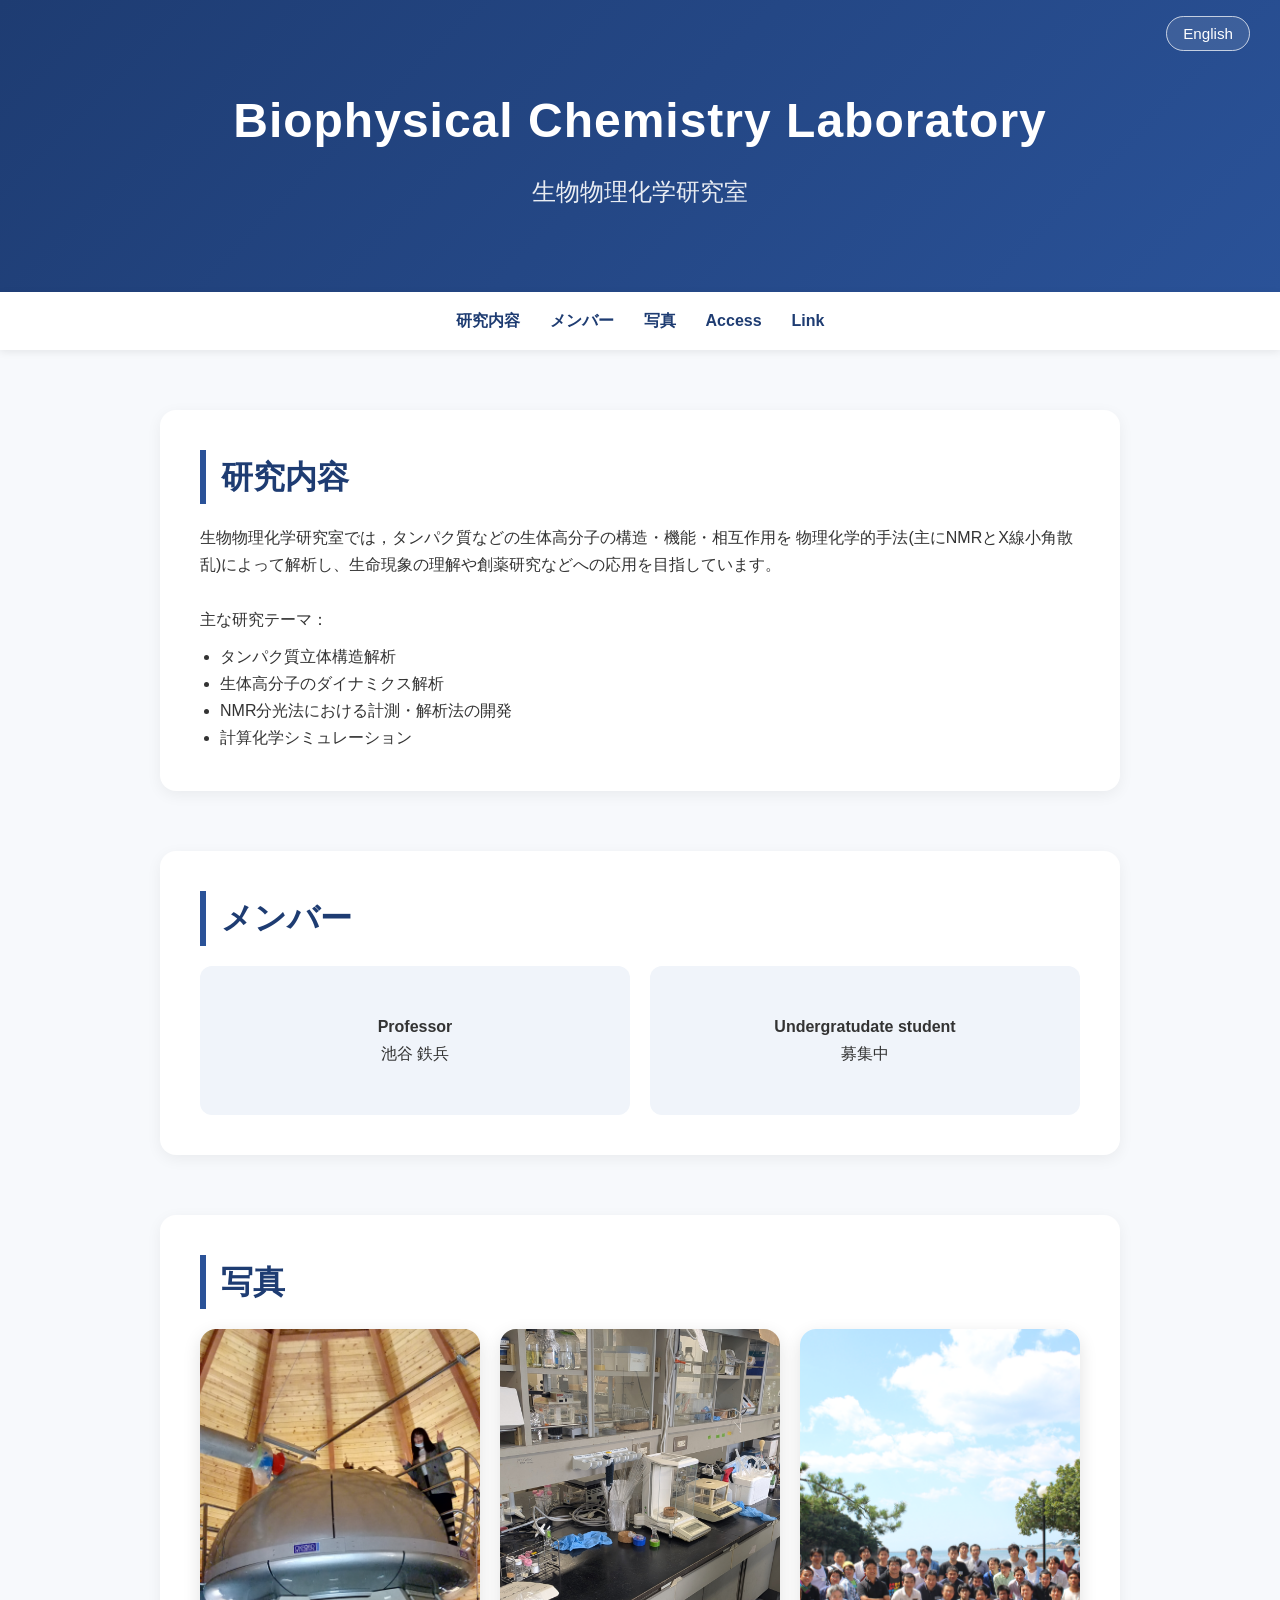
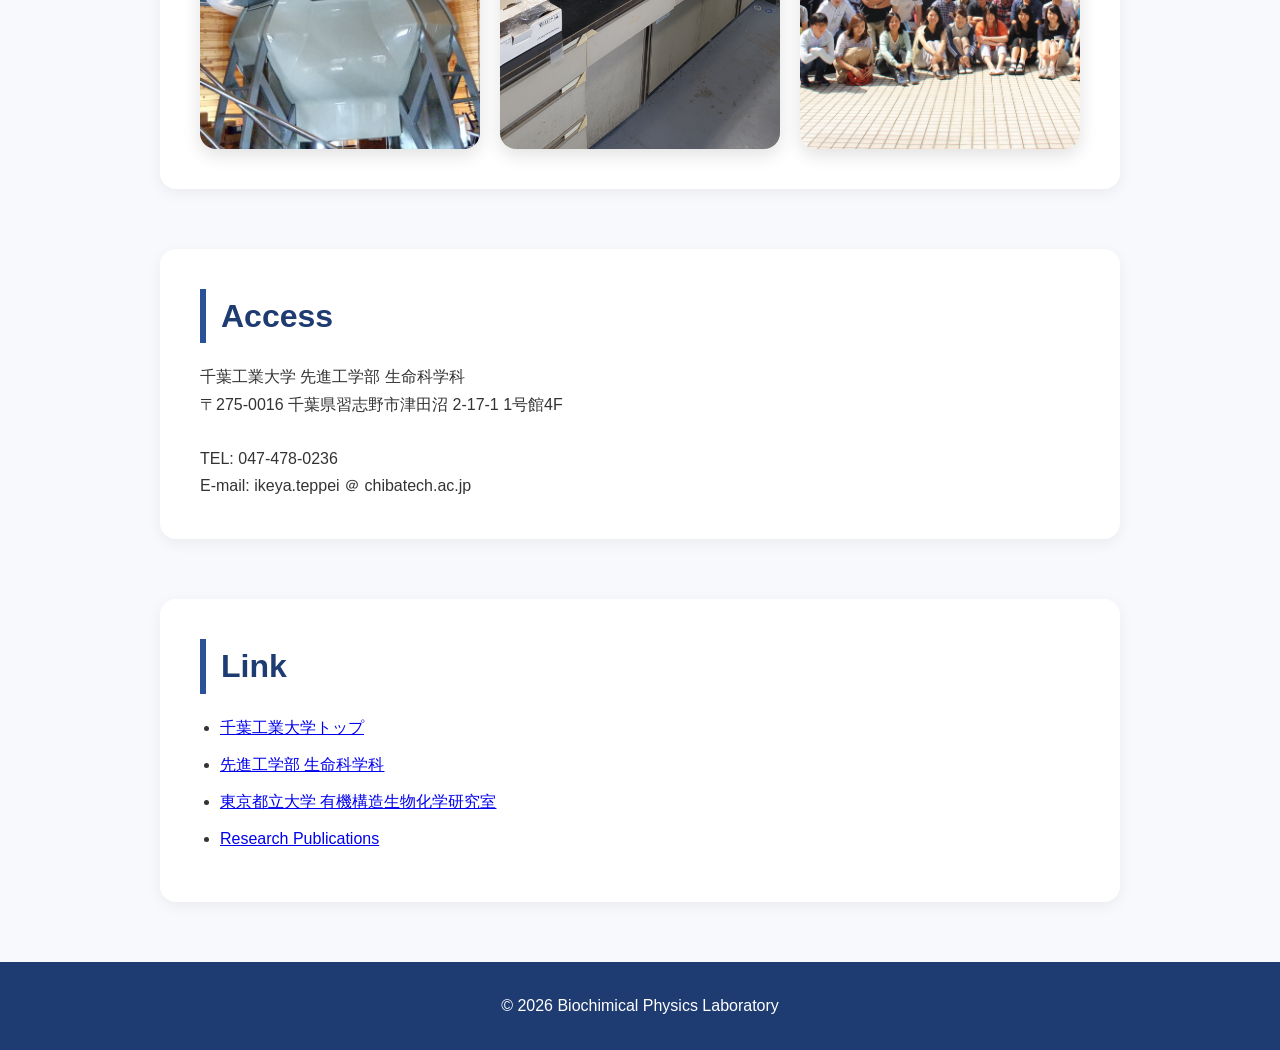
==== index.html @ 2825488a "Update index.html" ====
<!DOCTYPE html>
<html lang="ja">
<head>
  <meta charset="UTF-8" />
  <meta name="viewport" content="width=device-width, initial-scale=1.0" />
  <title>Biophysical Chemistry Laboratory</title>

  <style>
    * {
      margin: 0;
      padding: 0;
      box-sizing: border-box;
    }

    body {
      font-family: "Helvetica Neue", Arial, sans-serif;
      line-height: 1.7;
      color: #333;
      background-color: #f7f9fc;
    }

    header {
      position: relative;
      background: linear-gradient(135deg, #1e3c72, #2a5298);
      color: white;
      padding: 80px 20px;
      text-align: center;
    }

    /* English Button */
    .language-switch {
      position: absolute;
      top: 20px;
      right: 30px;
    }

    .language-switch a {
      color: white;
      text-decoration: none;
      border: 1px solid rgba(255,255,255,0.7);
      padding: 8px 16px;
      border-radius: 20px;
      font-size: 0.95rem;
      transition: 0.3s;
      background: rgba(255,255,255,0.1);
      backdrop-filter: blur(4px);
    }

    .language-switch a:hover {
      background: white;
      color: #1e3c72;
    }

    .photo-link {
      text-decoration: none;
    }

    .main-photo {
      position: relative;
      overflow: hidden;
      border-radius: 16px;
      height: 420px;
      cursor: pointer;
      box-shadow: 0 6px 18px rgba(0,0,0,0.12);
    }

    .main-photo img {
      width: 100%;
      height: 100%;
      object-fit: cover;
      transition: transform 0.5s ease;
      display: block;
    }

    .main-photo:hover img {
      transform: scale(1.05);
    }

    .photo-overlay {
      position: absolute;
      inset: 0;
      background: rgba(0,0,0,0.35);
      display: flex;
      align-items: center;
      justify-content: center;
      opacity: 0;
      transition: opacity 0.4s ease;
    }

    .main-photo:hover .photo-overlay {
      opacity: 1;
    }

    .photo-overlay span {
      color: white;
      font-size: 1.4rem;
      font-weight: bold;
      background: rgba(255,255,255,0.15);
      padding: 12px 24px;
      border-radius: 30px;
      backdrop-filter: blur(4px);
    }

    header h1 {
      font-size: 3rem;
      margin-bottom: 10px;
      letter-spacing: 1px;
    }

    header h2 {
      font-size: 1.5rem;
      font-weight: normal;
      opacity: 0.9;
    }

    nav {
      background: white;
      padding: 15px;
      position: sticky;
      top: 0;
      z-index: 100;
      box-shadow: 0 2px 8px rgba(0,0,0,0.08);
    }

    nav ul {
      display: flex;
      justify-content: center;
      gap: 30px;
      list-style: none;
      flex-wrap: wrap;
    }

    nav a {
      text-decoration: none;
      color: #1e3c72;
      font-weight: bold;
      transition: 0.3s;
    }

    nav a:hover {
      color: #2a5298;
    }

    section {
      max-width: 1000px;
      margin: 60px auto;
      padding: 0 20px;
    }

    .section-box {
      background: white;
      padding: 40px;
      border-radius: 16px;
      box-shadow: 0 4px 15px rgba(0,0,0,0.06);
    }

    h3 {
      font-size: 2rem;
      margin-bottom: 20px;
      color: #1e3c72;
      border-left: 6px solid #2a5298;
      padding-left: 15px;
    }

    .member-list {
      display: grid;
      grid-template-columns: repeat(auto-fit, minmax(220px, 1fr));
      gap: 20px;
      margin-top: 20px;
    }

    .member-card {
      background: #f0f4fa;
      padding: 20px;
      border-radius: 12px;
      text-align: center;
    }

    .photo-grid {
      display: grid;
      grid-template-columns: repeat(auto-fit, minmax(250px, 1fr));
      gap: 20px;
      margin-top: 20px;
    }

    .photo-placeholder {
      height: 200px;
      background: #dbe4f0;
      border-radius: 12px;
      display: flex;
      align-items: center;
      justify-content: center;
      color: #666;
      font-size: 1.1rem;
    }

    .link-list ul {
      padding-left: 20px;
    }

    .link-list li {
      margin-bottom: 10px;
    }

    .member-link {
      text-decoration: none;
      color: inherit;
      display: block;
    }

    .member-link:hover {
      opacity: 0.8;
    }

    footer {
      background: #1e3c72;
      color: white;
      text-align: center;
      padding: 30px 20px;
      margin-top: 60px;
    }

    @media (max-width: 768px) {
      header h1 {
        font-size: 2.2rem;
      }

      header h2 {
        font-size: 1.2rem;
      }

      h3 {
        font-size: 1.6rem;
      }

      .language-switch {
        top: 15px;
        right: 15px;
      }
    }
  </style>
</head>

<body>

  <!-- Header -->
  <header>

    <!-- English Link -->
    <div class="language-switch">
      <a href="index_en.html">English</a>
    </div>

    <h1>Biophysical Chemistry Laboratory</h1>
    <h2>生物物理化学研究室</h2>
  </header>

  <!-- Navigation -->
  <nav>
    <ul>
      <li><a href="#research">研究内容</a></li>
      <li><a href="#members">メンバー</a></li>
      <li><a href="#photos">写真</a></li>
      <li><a href="#access">Access</a></li>
      <li><a href="#links">Link</a></li>
    </ul>
  </nav>

  <!-- Research -->
  <section id="research">
    <div class="section-box">
      <h3>研究内容</h3>
      <p>
        生物物理化学研究室では，タンパク質などの生体高分子の構造・機能・相互作用を
        物理化学的手法(主にNMRとX線小角散乱)によって解析し、生命現象の理解や創薬研究などへの応用を目指しています。
      </p>

      <br>

      <p>主な研究テーマ：</p>

      <ul style="margin-top:10px; padding-left:20px;">
        <li>タンパク質立体構造解析</li>
        <li>生体高分子のダイナミクス解析</li>
        <li>NMR分光法における計測・解析法の開発</li>
        <li>計算化学シミュレーション</li>
      </ul>
    </div>
  </section>

  <!-- List of Members -->
  <section id="members">
    <div class="section-box">
      <h3>メンバー</h3>

      <div class="member-list">
        <div class="member-card">
　　　　　<a href="https://osbc.fpark.tmu.ac.jp/Members/tikeya/index.html" target="_blank" class="member-link">
          <h4>Professor</h4>
          <p>池谷 鉄兵</p>
　　　　　</a>
        </div>
        <div class="member-card">
　　　　　<a href="" target="_blank" class="member-link">
          <h4>Undergratudate student</h4>
          <p>募集中</p>
　　　　　</a>
        </div>
      </div>
    </div>
  </section>

  <!-- Photos -->
  <section id="photos">
    <div class="section-box">
      <h3>写真</h3>

      <div class="photo-grid">
 
        <!-- Main Lab Photo -->
        <a href="photos.html" class="photo-link">
          <div class="main-photo">
            <img src="images/NMR.jpg" alt="Laboratory Photo">
            <div class="photo-overlay">
              <span>View More Photos</span>
            </div>
          </div>
        </a>

        <!-- Main Experimental Photo -->
        <a href="photos.html" class="photo-link">
          <div class="main-photo">
            <img src="images/test1.jpg" alt="Experiment Photo">
            <div class="photo-overlay">
              <span>View More Photos</span>
            </div>
          </div>
        </a>

        <!-- Main Seminaor Photo -->
        <a href="photos.html" class="photo-link">
          <div class="main-photo">
            <img src="images/83.jpg" alt="Seminar Photo">
            <div class="photo-overlay">
              <span>View More Photos</span>
            </div>
          </div>
        </a>
        

      </div>
    </div>
  </section>

  <!-- Access -->
  <section id="access">
    <div class="section-box">
      <h3>Access</h3>

      <p>
        千葉工業大学 先進工学部 生命科学科<br>
        〒275-0016 千葉県習志野市津田沼 2-17-1
        1号館4F
      </p>

      <br>

      <p>
        TEL: 047-478-0236<br>
        E-mail: ikeya.teppei ＠ chibatech.ac.jp
      </p>
    </div>
  </section>

  <!-- Links -->
  <section id="links">
    <div class="section-box link-list">
      <h3>Link</h3>

      <ul>
        <li><a href="https://chibatech.jp/">千葉工業大学トップ</a></li>
        <li><a href="https://cit-lifescience.jp/index.html">先進工学部 生命科学科</a></li>
        <li><a href="https://osbc.fpark.tmu.ac.jp/">東京都立大学 有機構造生物化学研究室</a></li>
        <li><a href="https://researchmap.jp/teppei-ikeya">Research Publications</a></li>
      </ul>
    </div>
  </section>

  <!-- Footer -->
  <footer>
    <p>© 2026 Biochimical Physics Laboratory</p>
  </footer>

</body>
</html>
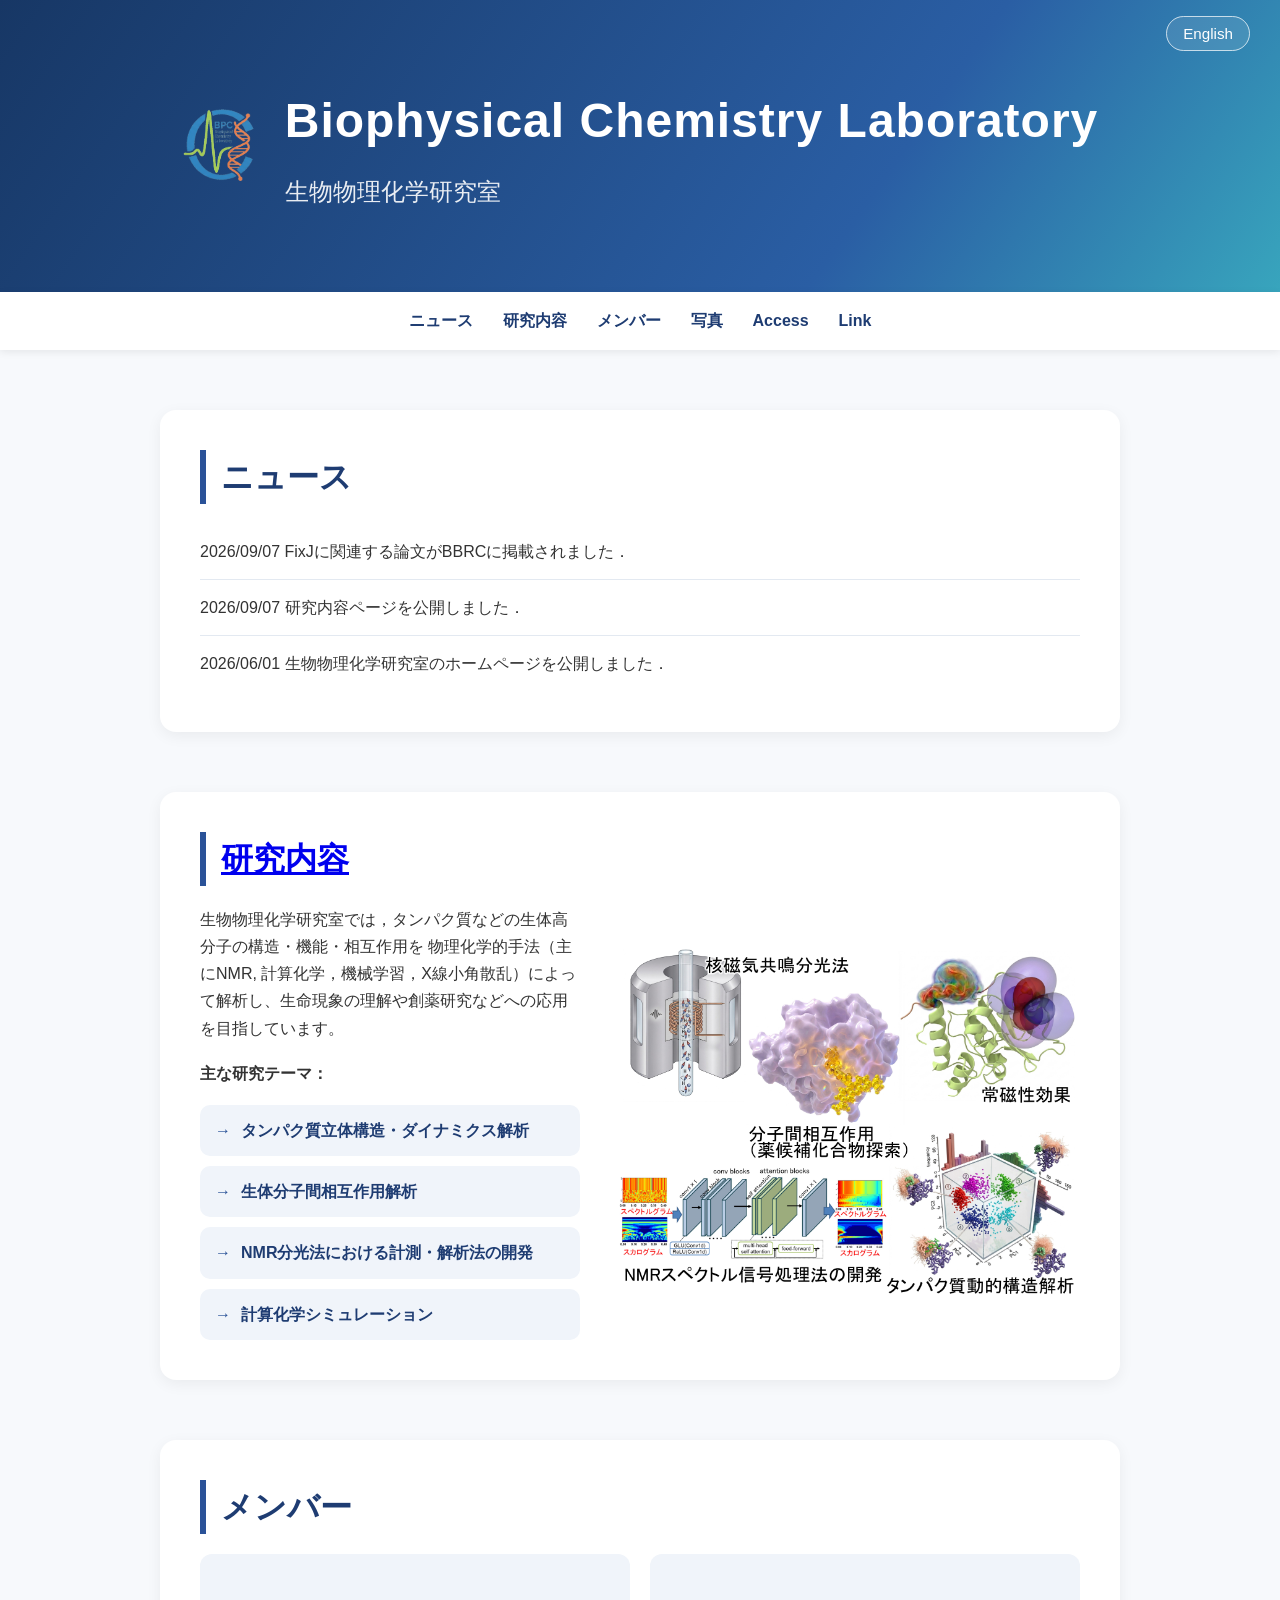
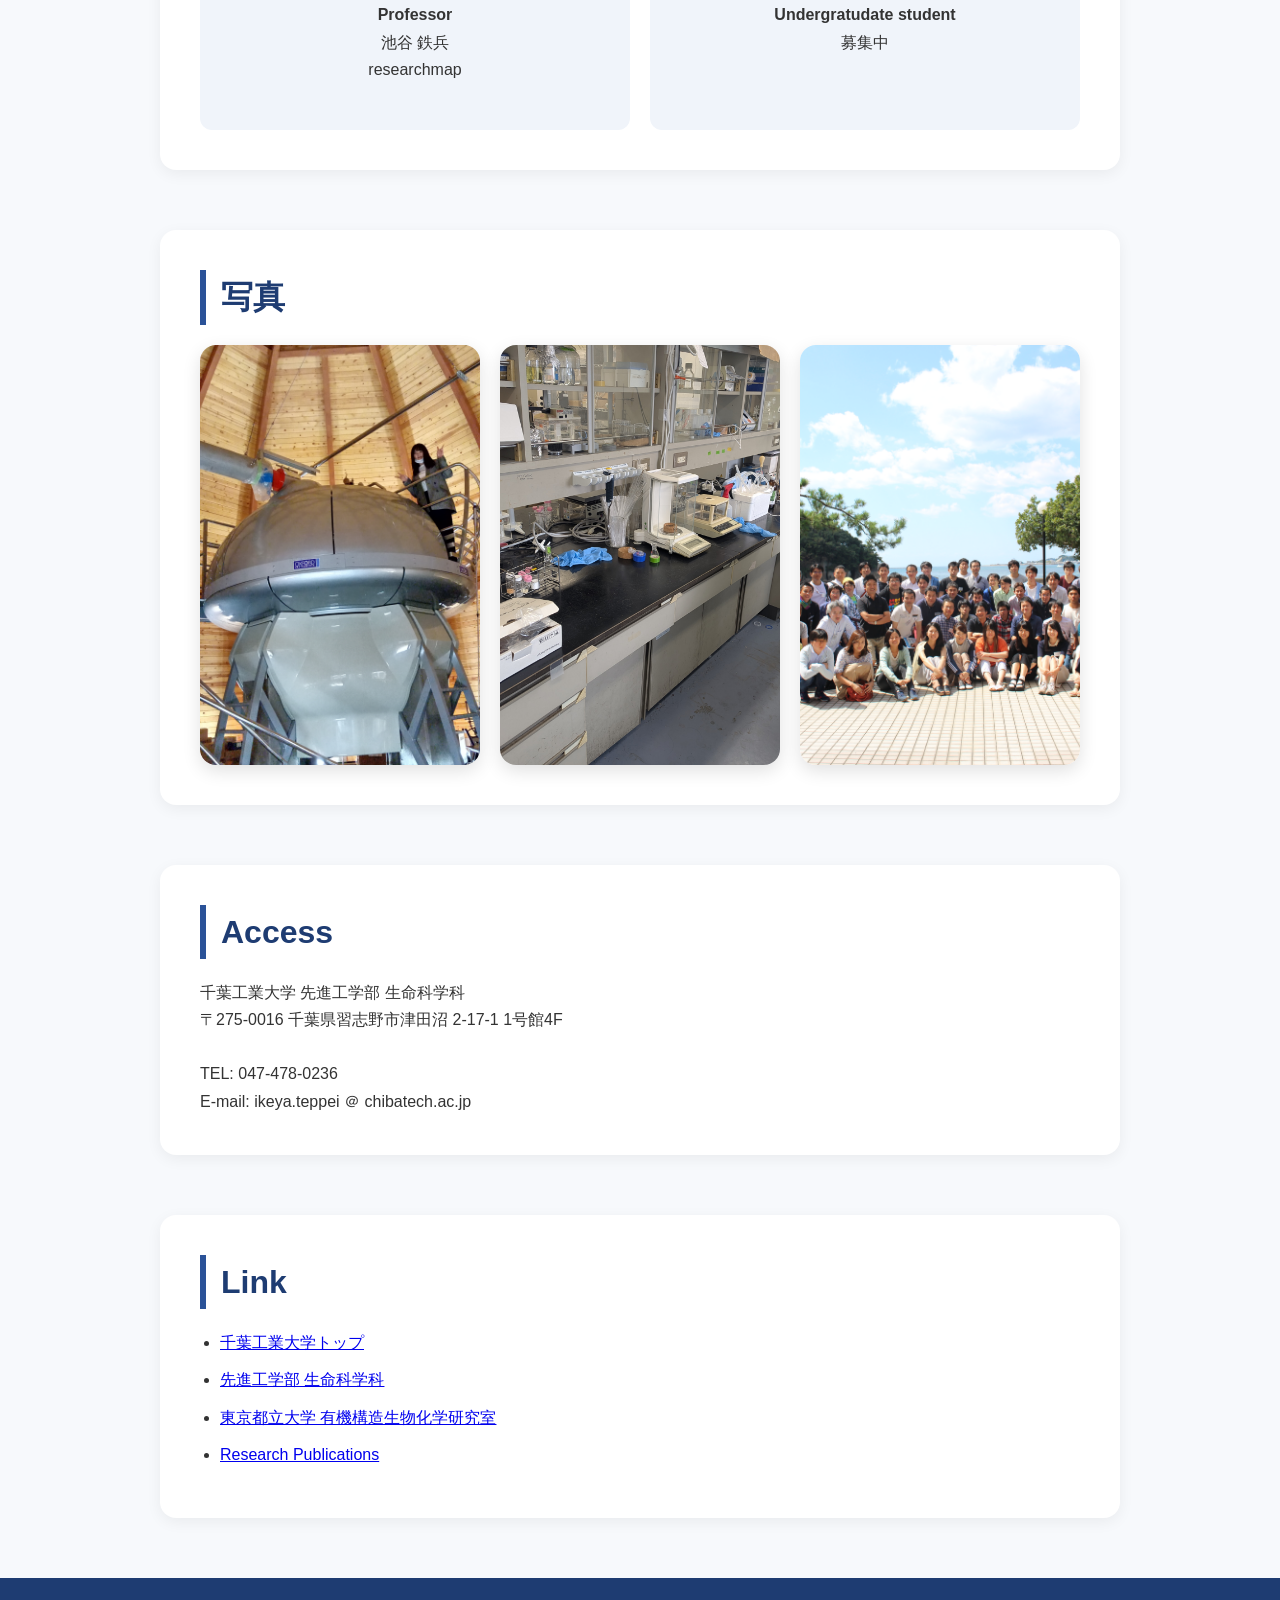
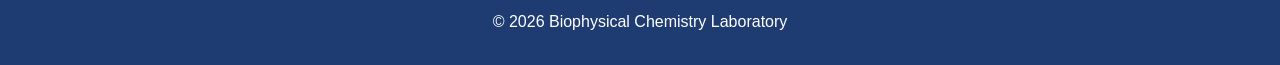
==== commit a2e93cb6: "Add new html files" ====
--- a/index.html
+++ b/index.html
@@ -4,6 +4,7 @@
   <meta charset="UTF-8" />
   <meta name="viewport" content="width=device-width, initial-scale=1.0" />
   <title>Biophysical Chemistry Laboratory</title>
+  <link rel="icon" type="image/jpeg" href="images/logo.jpg" />
 
   <style>
     * {
@@ -21,10 +22,45 @@
 
     header {
       position: relative;
-      background: linear-gradient(135deg, #1e3c72, #2a5298);
+      background: linear-gradient(125deg, #173765 0%, #2a5ea4 68%, #38a5bd 100%);
       color: white;
       padding: 80px 20px;
       text-align: center;
+    }
+
+    .header-content {
+      display: flex;
+      align-items: center;
+      justify-content: center;
+      gap: 28px;
+      max-width: 1000px;
+      margin: 0 auto;
+    }
+
+    .lab-logo {
+      width: 75px;
+      height: 75px;
+      object-fit: contain;
+      background: transparent;
+    }
+
+    .header-titles {
+      text-align: left;
+    }
+
+    .news-list {
+      list-style: none;
+      padding: 0;
+      margin: 0;
+    }
+
+    .news-list li {
+      padding: 14px 0;
+      border-bottom: 1px solid #e3e9f1;
+    }
+
+    .news-list li:last-child {
+      border-bottom: none;
     }
 
     /* English Button */
@@ -202,6 +238,62 @@
       margin-bottom: 10px;
     }
 
+    .research-overview {
+      display: grid;
+      grid-template-columns: minmax(0, 0.9fr) minmax(380px, 1.1fr);
+      gap: 36px;
+      align-items: center;
+      margin-top: 18px;
+    }
+
+    .research-copy p {
+      margin-bottom: 18px;
+    }
+
+    .research-themes {
+      list-style: none;
+      padding: 0;
+      margin: 0;
+      display: grid;
+      gap: 10px;
+    }
+
+    .research-themes a {
+      display: flex;
+      align-items: center;
+      gap: 10px;
+      padding: 12px 15px;
+      color: #1e3c72;
+      background: #f0f4fa;
+      border-radius: 10px;
+      text-decoration: none;
+      font-weight: bold;
+      transition: transform 0.2s ease, background-color 0.2s ease;
+    }
+
+    .research-themes a::before {
+      content: "→";
+      color: #2a5298;
+      flex: 0 0 auto;
+    }
+
+    .research-themes a:hover {
+      background: #e3ebf7;
+      transform: translateX(4px);
+    }
+
+    .research-figure {
+      margin: 0;
+      min-width: 0;
+    }
+
+    .research-figure img {
+      display: block;
+      width: 100%;
+      height: auto;
+      border-radius: 12px;
+    }
+
     .member-link {
       text-decoration: none;
       color: inherit;
@@ -237,6 +329,36 @@
         top: 15px;
         right: 15px;
       }
+
+      .header-content {
+        flex-direction: column;
+        gap: 18px;
+      }
+
+      .header-titles {
+        text-align: center;
+      }
+
+      .lab-logo {
+        width: 112px;
+        height: 112px;
+      }
+
+      .research-overview {
+        grid-template-columns: 1fr;
+        gap: 28px;
+      }
+
+      .research-figure {
+        max-width: 620px;
+        margin: 0 auto;
+      }
+    }
+
+    @media (max-width: 480px) {
+      .section-box {
+        padding: 28px 20px;
+      }
     }
   </style>
 </head>
@@ -251,13 +373,19 @@
       <a href="index_en.html">English</a>
     </div>
 
-    <h1>Biophysical Chemistry Laboratory</h1>
-    <h2>生物物理化学研究室</h2>
+    <div class="header-content">
+      <img class="lab-logo" src="images/logo4-2.png" alt="生物物理化学研究室ロゴ">
+      <div class="header-titles">
+        <h1>Biophysical Chemistry Laboratory</h1>
+        <h2>生物物理化学研究室</h2>
+      </div>
+    </div>
   </header>
 
   <!-- Navigation -->
   <nav>
     <ul>
+      <li><a href="#news">ニュース</a></li>
       <li><a href="#research">研究内容</a></li>
       <li><a href="#members">メンバー</a></li>
       <li><a href="#photos">写真</a></li>
@@ -266,39 +394,58 @@
     </ul>
   </nav>
 
+  <!-- News -->
+  <section id="news">
+    <div class="section-box">
+      <h3>ニュース</h3>
+      <ul class="news-list">
+        <li> 2026/09/07 FixJに関連する論文がBBRCに掲載されました．</li>
+        <li> 2026/09/07 研究内容ページを公開しました．</li>
+        <li> 2026/06/01 生物物理化学研究室のホームページを公開しました．</li>
+      </ul>
+    </div>
+  </section>
+
   <!-- Research -->
   <section id="research">
     <div class="section-box">
-      <h3>研究内容</h3>
-      <p>
-        生物物理化学研究室では，タンパク質などの生体高分子の構造・機能・相互作用を
-        物理化学的手法(主にNMRとX線小角散乱)によって解析し、生命現象の理解や創薬研究などへの応用を目指しています。
-      </p>
-
-      <br>
-
-      <p>主な研究テーマ：</p>
-
-      <ul style="margin-top:10px; padding-left:20px;">
-        <li>タンパク質立体構造解析</li>
-        <li>生体高分子のダイナミクス解析</li>
-        <li>NMR分光法における計測・解析法の開発</li>
-        <li>計算化学シミュレーション</li>
-      </ul>
+      <h3><a href="research.html" target="_blank">研究内容</a></h3>
+      <div class="research-overview">
+        <div class="research-copy">
+          <p>
+            生物物理化学研究室では，タンパク質などの生体高分子の構造・機能・相互作用を
+            物理化学的手法（主にNMR, 計算化学，機械学習，X線小角散乱）によって解析し、生命現象の理解や創薬研究などへの応用を目指しています。
+          </p>
+
+          <p><strong>主な研究テーマ：</strong></p>
+
+          <ul class="research-themes">
+            <li><a href="research.html#structure">タンパク質立体構造・ダイナミクス解析</a></li>
+            <li><a href="research.html#interaction">生体分子間相互作用解析</a></li>
+            <li><a href="research.html#method">NMR分光法における計測・解析法の開発</a></li>
+            <li><a href="research.html#simulation">計算化学シミュレーション</a></li>
+          </ul>
+        </div>
+
+        <figure class="research-figure">
+          <img src="images/Fig1.jpg" alt="NMR装置、分子間相互作用、常磁性効果、タンパク質動的構造解析を示す研究概要図">
+        </figure>
+      </div>
     </div>
   </section>
 
-  <!-- List of Members -->
+  <!-- Members -->
   <section id="members">
     <div class="section-box">
       <h3>メンバー</h3>
 
       <div class="member-list">
         <div class="member-card">
-　　　　　<a href="https://osbc.fpark.tmu.ac.jp/Members/tikeya/index.html" target="_blank" class="member-link">
+　　　　　<a href="tikeya/index.html" target="_blank" class="member-link">
           <h4>Professor</h4>
           <p>池谷 鉄兵</p>
-　　　　　</a>
+          <p><a href="https://researchmap.jp/teppei-ikeya" target="_blank" class="member-link">researchmap</a></p>
+　　　　　</a>          
         </div>
         <div class="member-card">
 　　　　　<a href="" target="_blank" class="member-link">
@@ -388,7 +535,7 @@
 
   <!-- Footer -->
   <footer>
-    <p>© 2026 Biochimical Physics Laboratory</p>
+    <p>© 2026 Biophysical Chemistry Laboratory</p>
   </footer>
 
 </body>
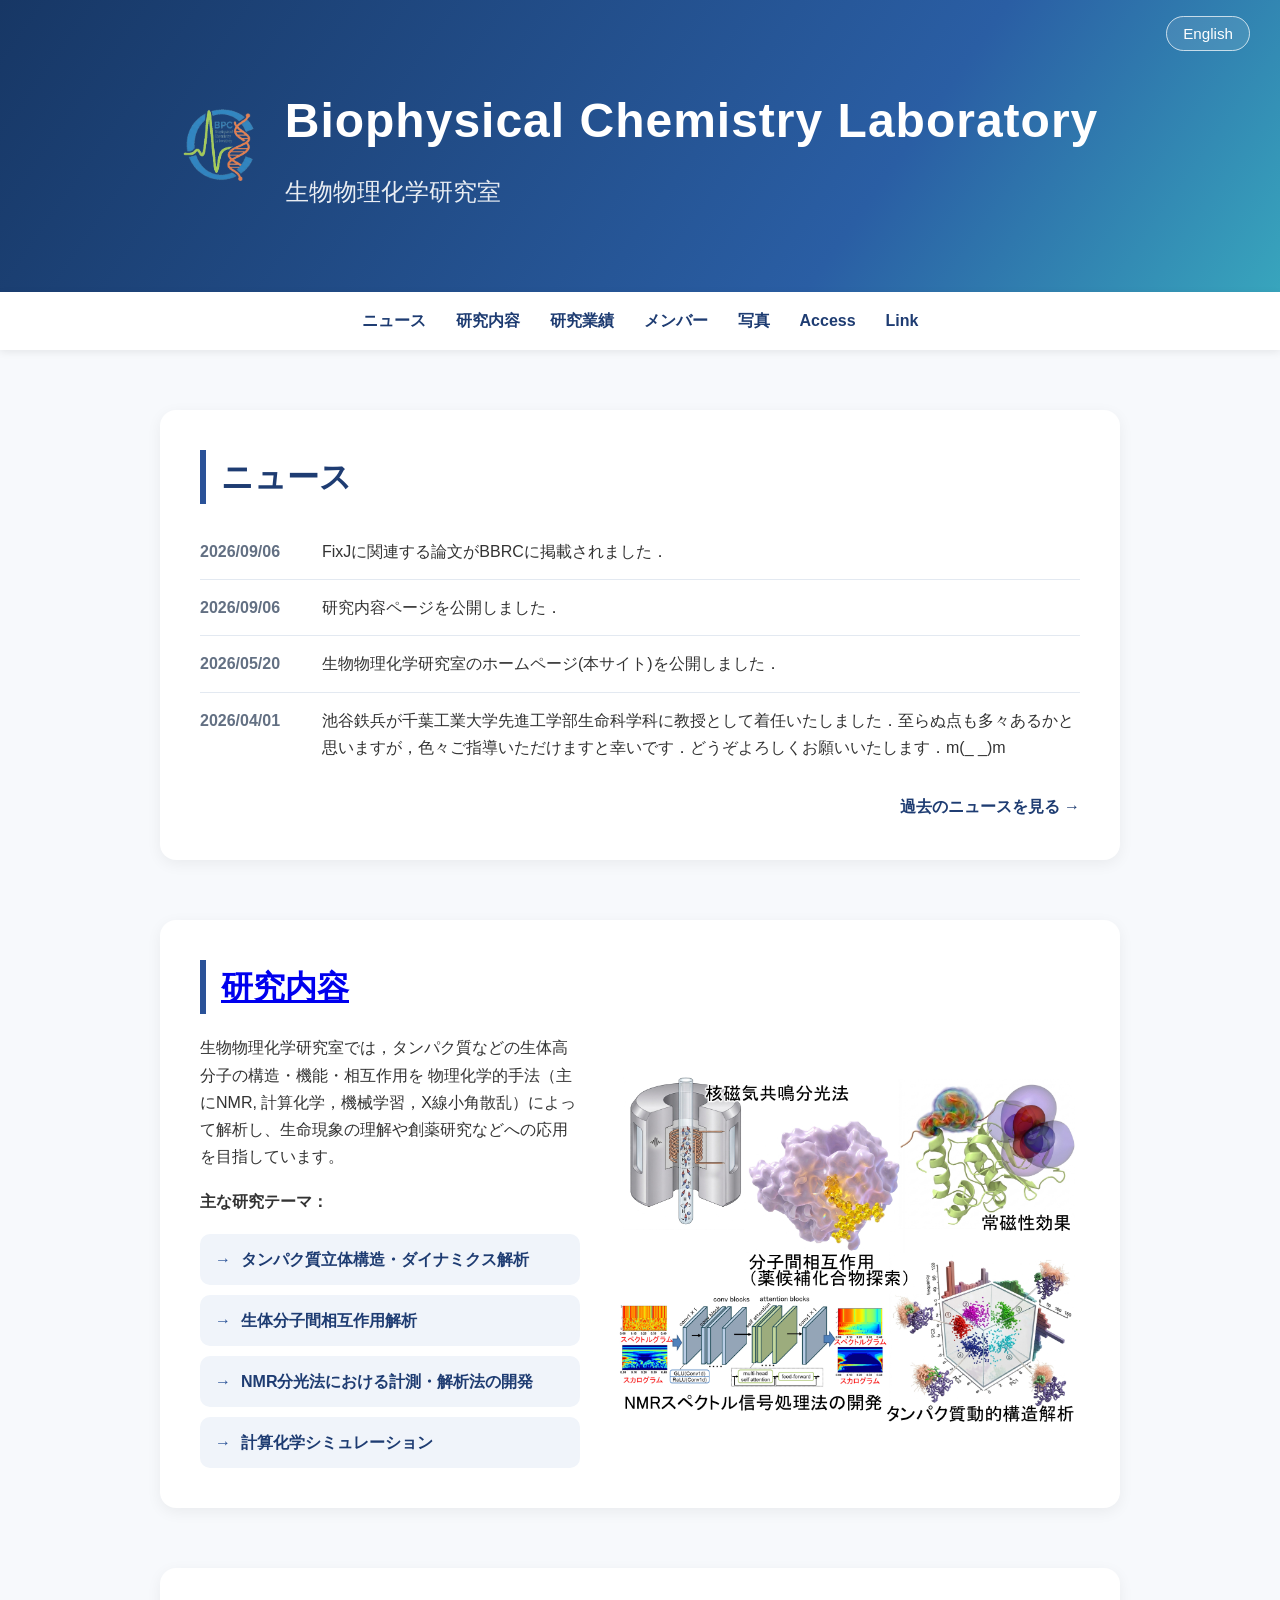
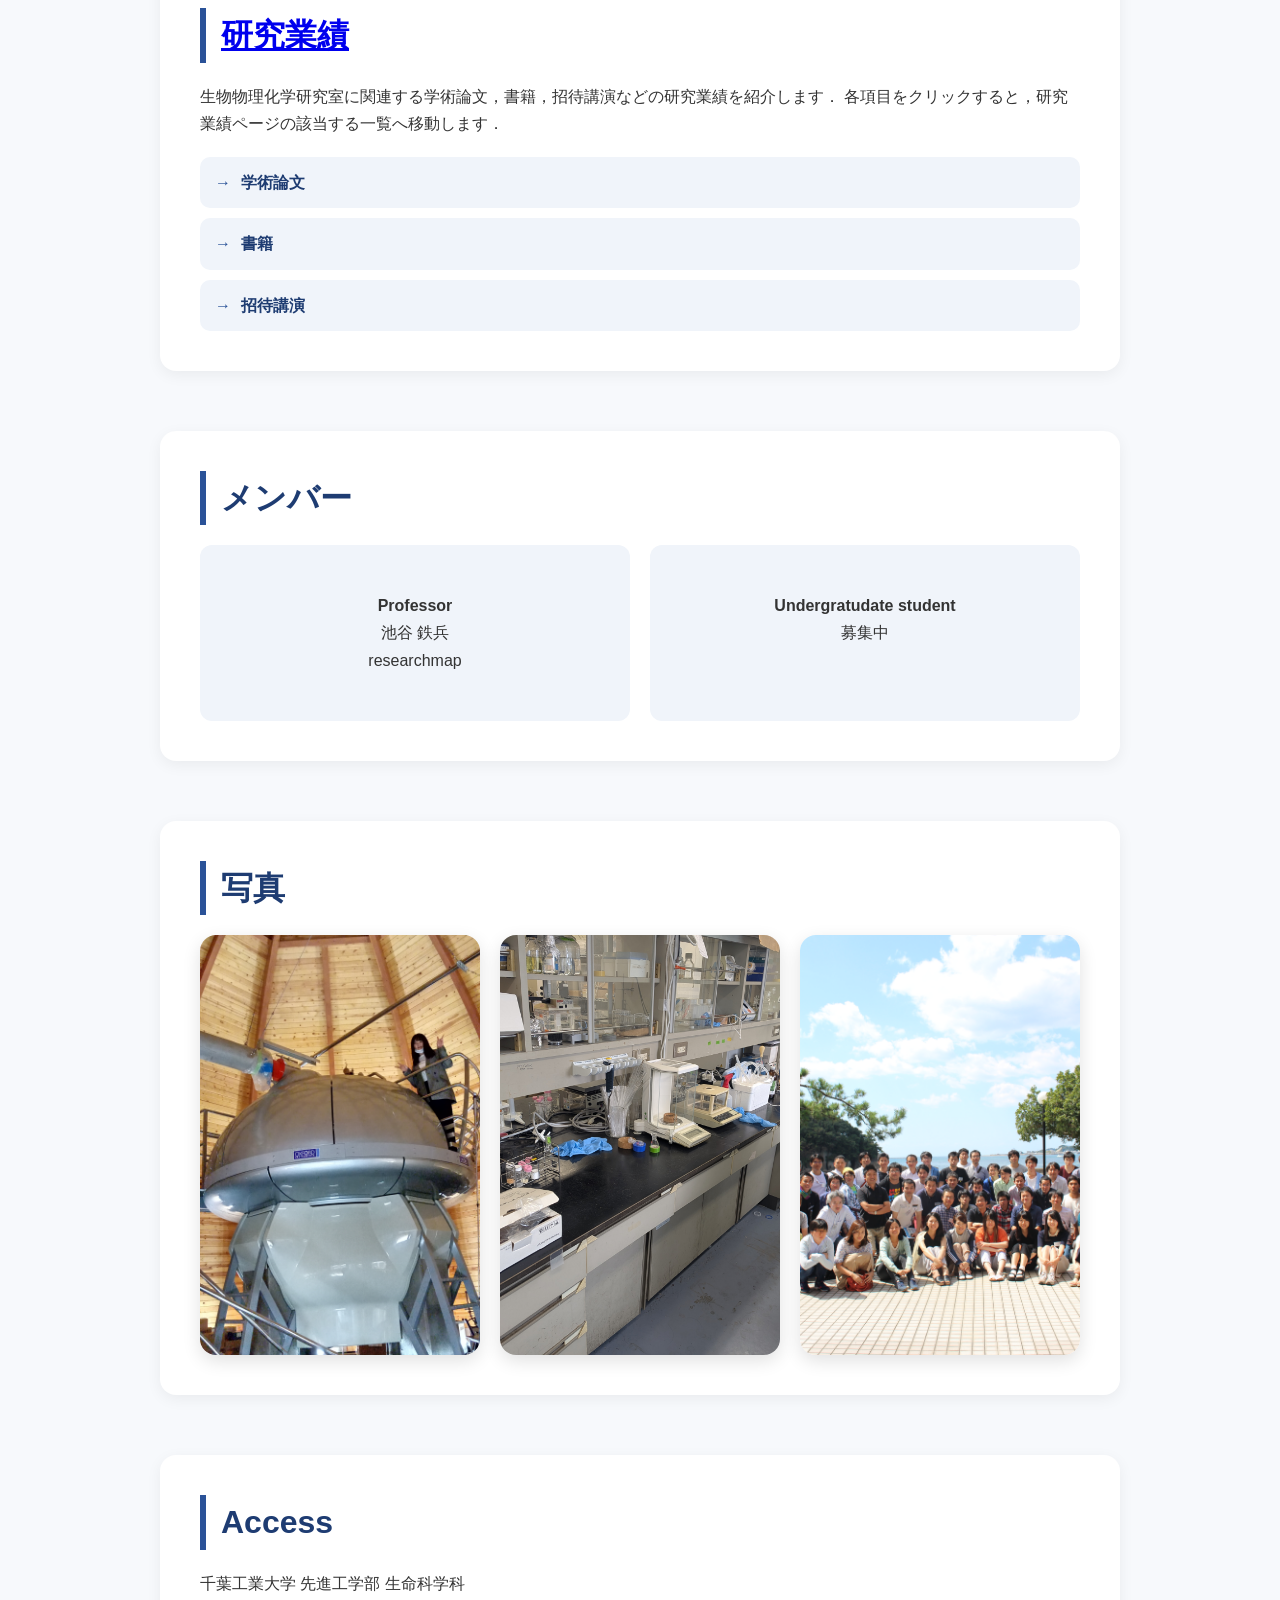
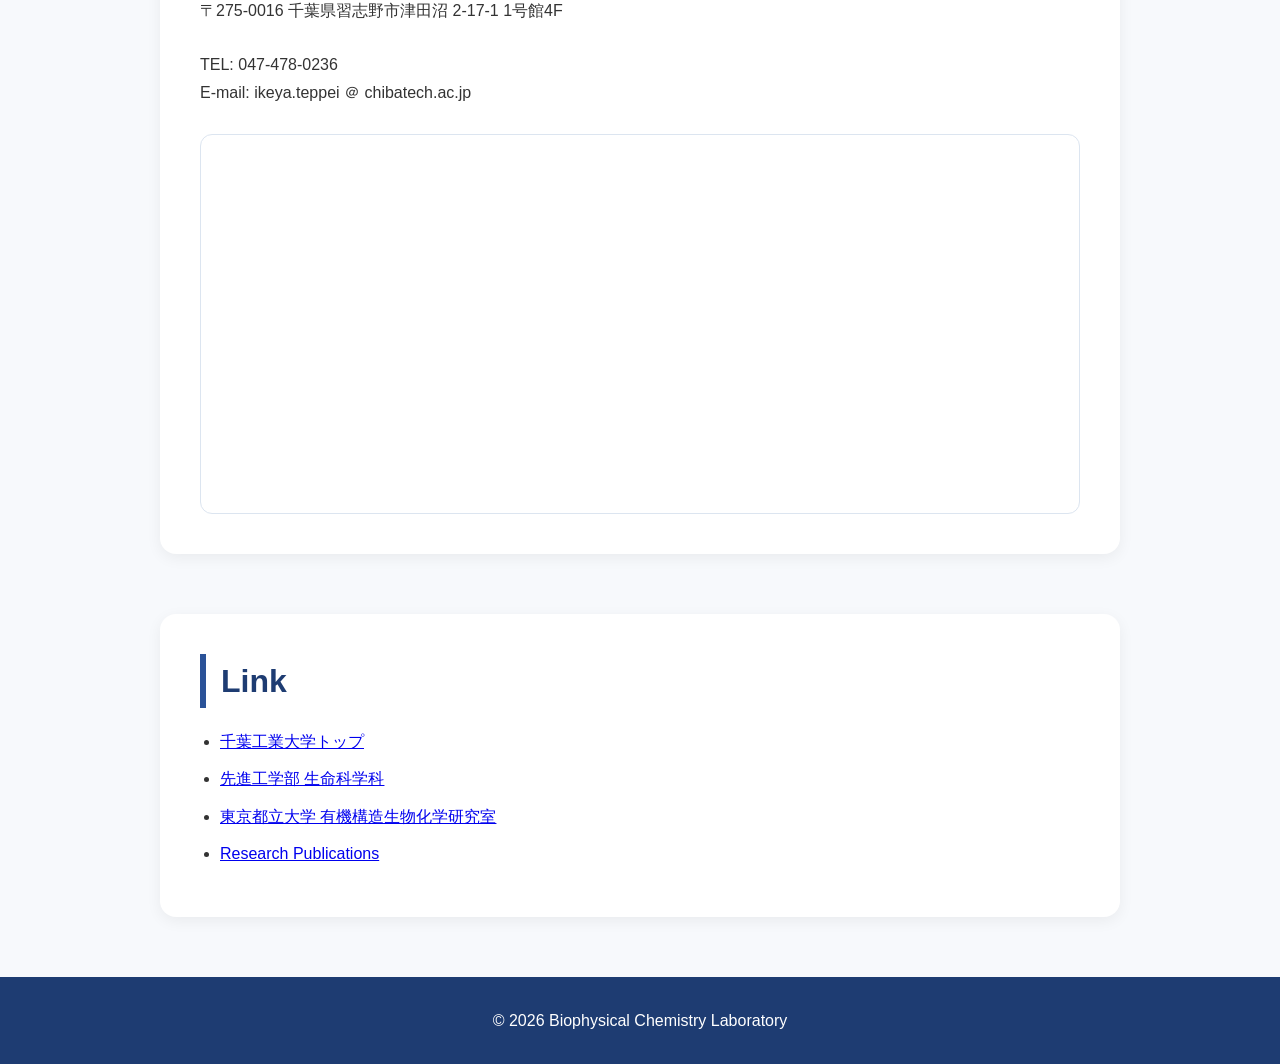
==== commit 4dc037f1: "Updated all html files" ====
--- a/index.html
+++ b/index.html
@@ -55,12 +55,40 @@
     }
 
     .news-list li {
-      padding: 14px 0;
+      display: grid;
+      grid-template-columns: 7.5em minmax(0, 1fr);
+      gap: 2px;  /* 日付と本文の間隔 */
+      padding: 14px 0;  /* リストアイテムの上下の余白 */
       border-bottom: 1px solid #e3e9f1;
+    }
+
+    .news-date {
+      color: #637083;
+      font-weight: bold;
     }
 
     .news-list li:last-child {
       border-bottom: none;
+    }
+
+    .news-archive-link {
+      margin-top: 18px;
+      text-align: right;
+    }
+
+    .news-archive-link a {
+      color: #1e3c72;
+      font-weight: bold;
+      text-decoration: none;
+    }
+
+    .news-archive-link a::after {
+      content: " →";
+    }
+
+    .news-archive-link a:hover {
+      color: #2a5298;
+      text-decoration: underline;
     }
 
     /* English Button */
@@ -236,6 +264,22 @@
 
     .link-list li {
       margin-bottom: 10px;
+    }
+
+    .access-map {
+      width: 100%;
+      height: 380px;
+      margin-top: 28px;
+      overflow: hidden;
+      border: 1px solid #dce5f0;
+      border-radius: 12px;
+    }
+
+    .access-map iframe {
+      display: block;
+      width: 100%;
+      height: 100%;
+      border: 0;
     }
 
     .research-overview {
@@ -353,6 +397,10 @@
         max-width: 620px;
         margin: 0 auto;
       }
+
+      .access-map {
+        height: 300px;
+      }
     }
 
     @media (max-width: 480px) {
@@ -387,6 +435,7 @@
     <ul>
       <li><a href="#news">ニュース</a></li>
       <li><a href="#research">研究内容</a></li>
+      <li><a href="#achievements">研究業績</a></li>
       <li><a href="#members">メンバー</a></li>
       <li><a href="#photos">写真</a></li>
       <li><a href="#access">Access</a></li>
@@ -399,10 +448,24 @@
     <div class="section-box">
       <h3>ニュース</h3>
       <ul class="news-list">
-        <li> 2026/09/07 FixJに関連する論文がBBRCに掲載されました．</li>
-        <li> 2026/09/07 研究内容ページを公開しました．</li>
-        <li> 2026/06/01 生物物理化学研究室のホームページを公開しました．</li>
+        <li> 
+          <time class="news-date" datetime="2026-09-06">2026/09/06</time>
+          <span>FixJに関連する論文がBBRCに掲載されました．</span>
+        </li>
+        <li> 
+          <time class="news-date" datetime="2026-09-06">2026/09/06</time>
+          <span>研究内容ページを公開しました．</span>
+        </li>
+        <li> 
+          <time class="news-date" datetime="2026-05-20">2026/05/20</time>
+          <span>生物物理化学研究室のホームページ(本サイト)を公開しました．</span>
+        </li>
+        <li> 
+          <time class="news-date" datetime="2026-04-01">2026/04/01</time>
+          <span>池谷鉄兵が千葉工業大学先進工学部生命科学科に教授として着任いたしました．至らぬ点も多々あるかと思いますが，色々ご指導いただけますと幸いです．どうぞよろしくお願いいたします．m(_ _)m</span>
+        </li>
       </ul>
+      <p class="news-archive-link"><a href="news.html">過去のニュースを見る</a></p>
     </div>
   </section>
 
@@ -431,6 +494,23 @@
           <img src="images/Fig1.jpg" alt="NMR装置、分子間相互作用、常磁性効果、タンパク質動的構造解析を示す研究概要図">
         </figure>
       </div>
+    </div>
+  </section>
+
+  <!-- Achievements -->
+  <section id="achievements">
+    <div class="section-box">
+      <h3><a href="publications.html">研究業績</a></h3>
+      <p>
+        生物物理化学研究室に関連する学術論文，書籍，招待講演などの研究業績を紹介します．
+        各項目をクリックすると，研究業績ページの該当する一覧へ移動します．
+      </p>
+
+      <ul class="research-themes" style="margin-top: 20px;">
+        <li><a href="publications.html#papers">学術論文</a></li>
+        <li><a href="publications.html#books">書籍</a></li>
+        <li><a href="publications.html#invited-talks">招待講演</a></li>
+      </ul>
     </div>
   </section>
 
@@ -516,6 +596,16 @@
         TEL: 047-478-0236<br>
         E-mail: ikeya.teppei ＠ chibatech.ac.jp
       </p>
+
+      <div class="access-map">
+        <iframe
+          src="https://www.google.com/maps?q=%E5%8D%83%E8%91%89%E5%B7%A5%E6%A5%AD%E5%A4%A7%E5%AD%A6%20%E6%B4%A5%E7%94%B0%E6%B2%BC%E3%82%AD%E3%83%A3%E3%83%B3%E3%83%91%E3%82%B9&amp;output=embed"
+          title="千葉工業大学 津田沼キャンパスの地図"
+          loading="lazy"
+          referrerpolicy="no-referrer-when-downgrade"
+          allowfullscreen>
+        </iframe>
+      </div>
     </div>
   </section>
 
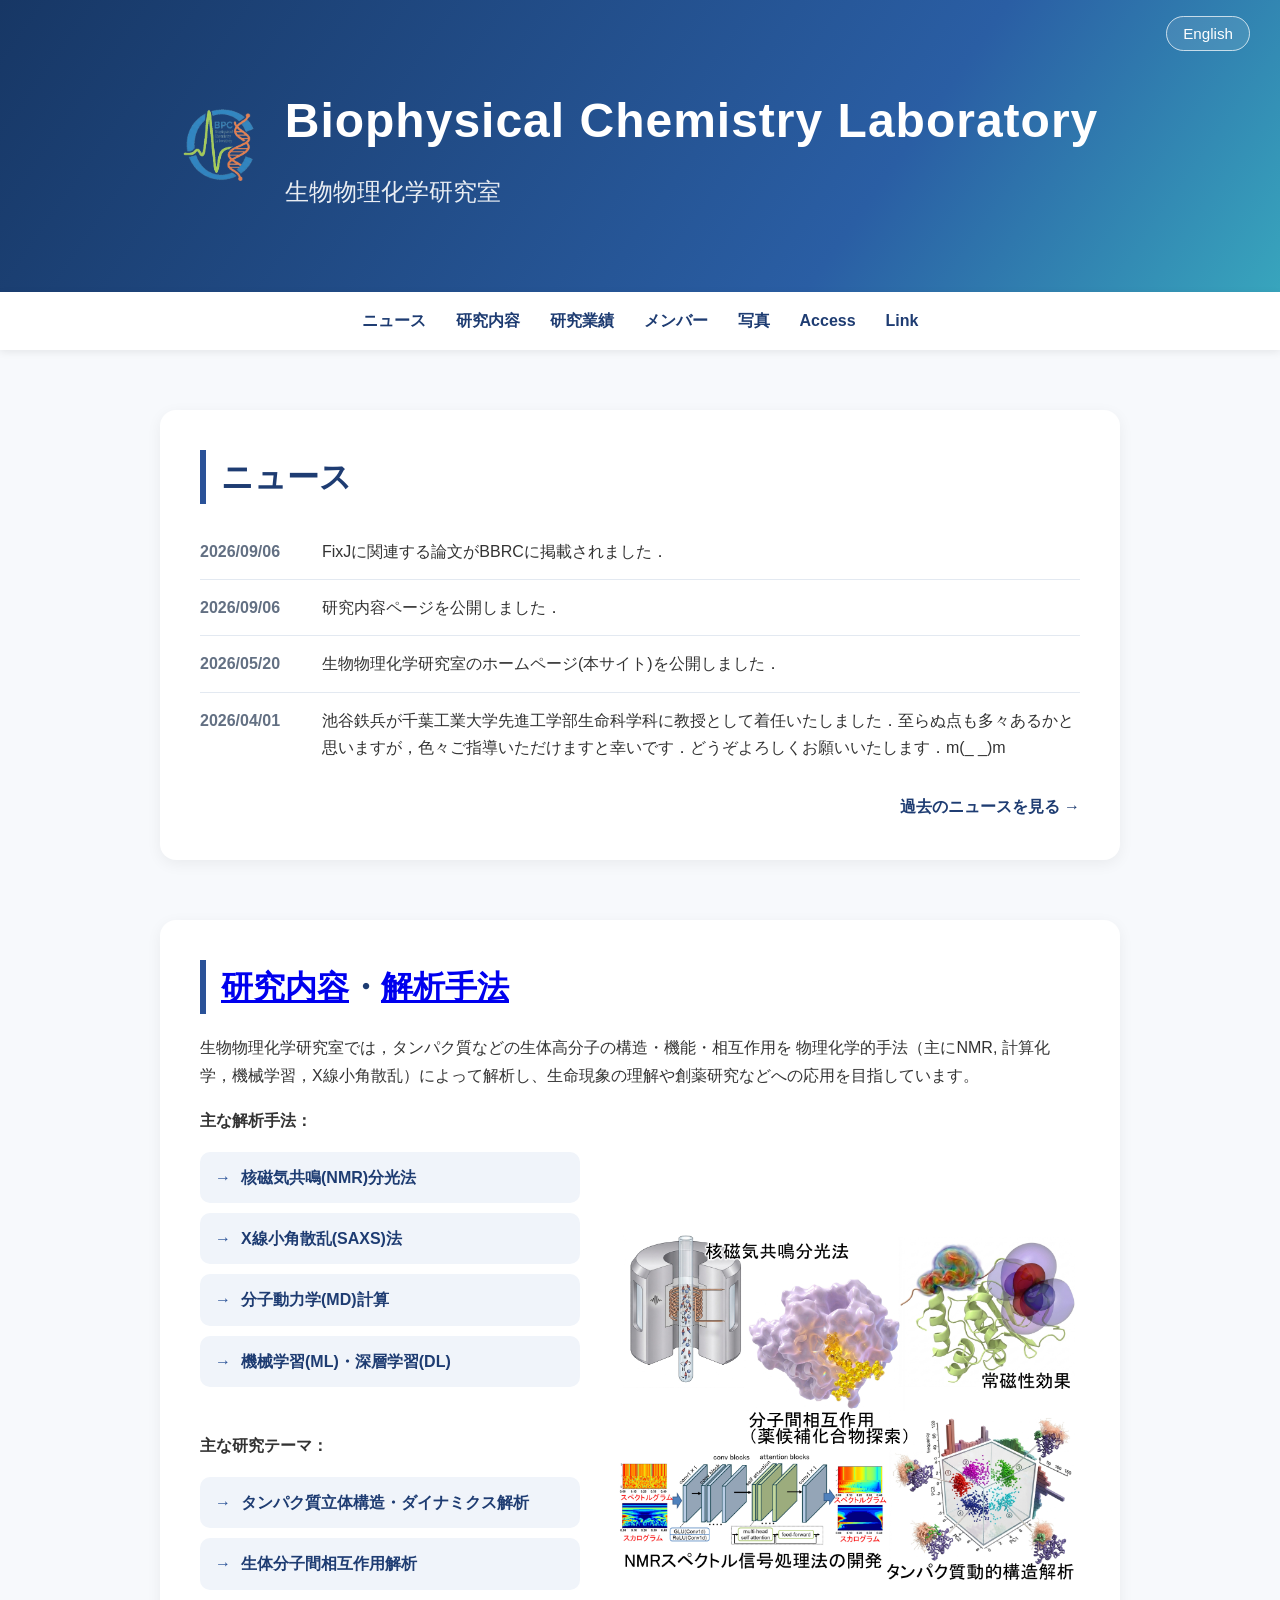
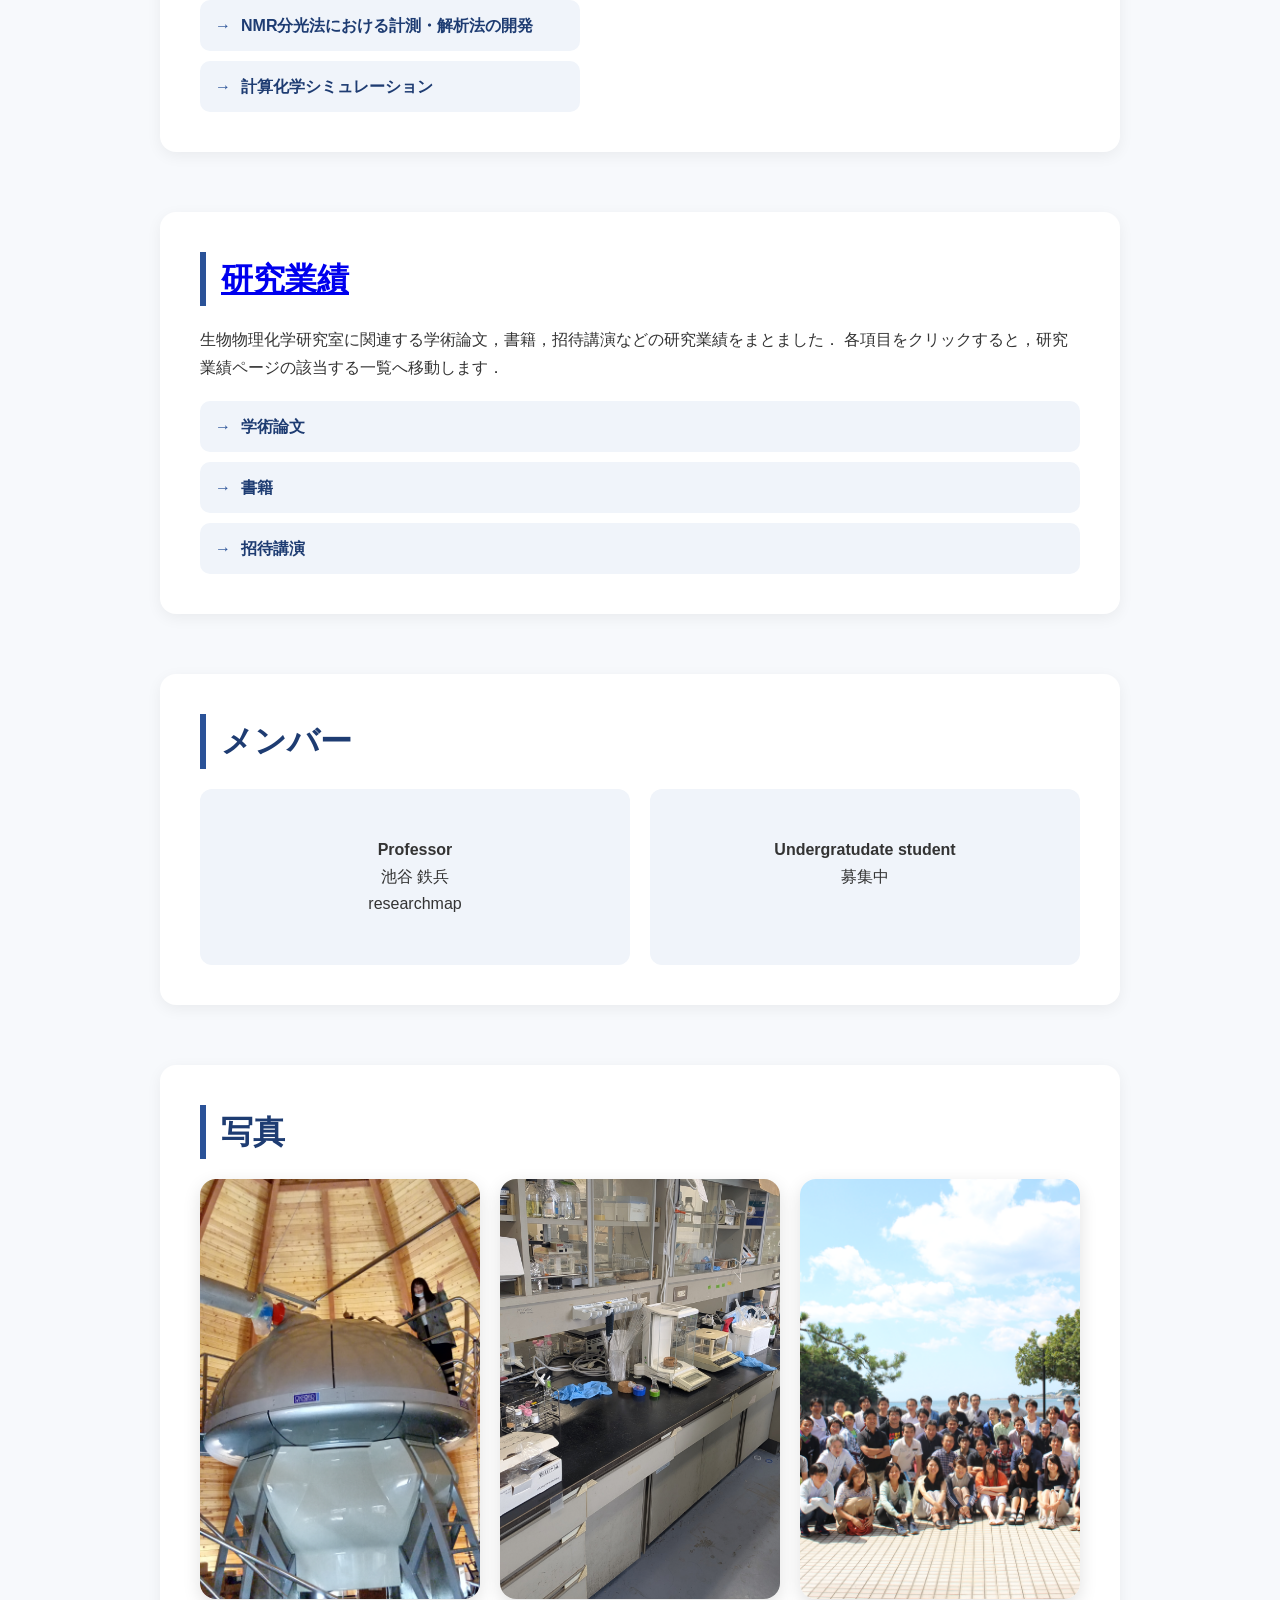
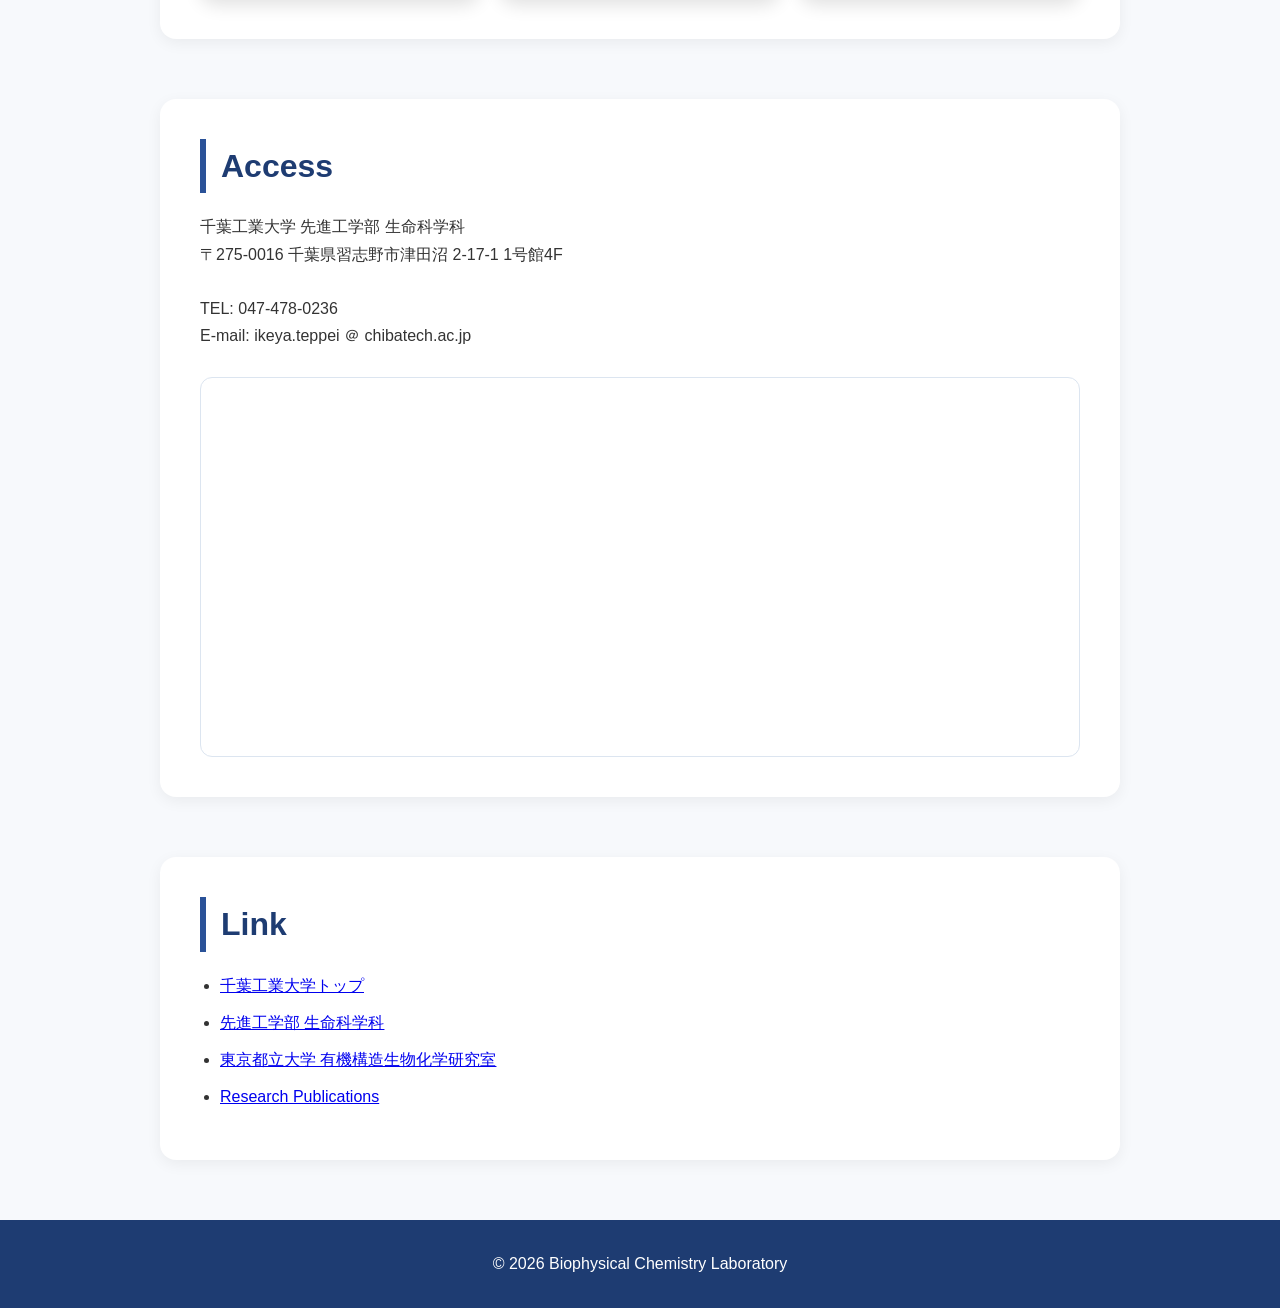
==== commit 0a2a6963: "Add a new page (methods.html)" ====
--- a/index.html
+++ b/index.html
@@ -472,16 +472,26 @@
   <!-- Research -->
   <section id="research">
     <div class="section-box">
-      <h3><a href="research.html" target="_blank">研究内容</a></h3>
+      <h3><a href="research.html">研究内容</a>・<a href="methods.html">解析手法</a></h3>
+      <p>
+        生物物理化学研究室では，タンパク質などの生体高分子の構造・機能・相互作用を
+        物理化学的手法（主にNMR, 計算化学，機械学習，X線小角散乱）によって解析し、生命現象の理解や創薬研究などへの応用を目指しています。
+      </p>
+
       <div class="research-overview">
         <div class="research-copy">
-          <p>
-            生物物理化学研究室では，タンパク質などの生体高分子の構造・機能・相互作用を
-            物理化学的手法（主にNMR, 計算化学，機械学習，X線小角散乱）によって解析し、生命現象の理解や創薬研究などへの応用を目指しています。
-          </p>
+
+          <p><strong>主な解析手法：</strong></p>
+          <ul class="research-themes">
+            <li><a href="methods.html#nmr">核磁気共鳴(NMR)分光法</a></li>
+            <li><a href="methods.html#saxs">X線小角散乱(SAXS)法</a></li>
+            <li><a href="methods.html#md">分子動力学(MD)計算</a></li>
+            <li><a href="methods.html#mldl">機械学習(ML)・深層学習(DL)</a></li>
+          </ul>
+          <p><br></p>
+
 
           <p><strong>主な研究テーマ：</strong></p>
-
           <ul class="research-themes">
             <li><a href="research.html#structure">タンパク質立体構造・ダイナミクス解析</a></li>
             <li><a href="research.html#interaction">生体分子間相互作用解析</a></li>
@@ -502,7 +512,7 @@
     <div class="section-box">
       <h3><a href="publications.html">研究業績</a></h3>
       <p>
-        生物物理化学研究室に関連する学術論文，書籍，招待講演などの研究業績を紹介します．
+        生物物理化学研究室に関連する学術論文，書籍，招待講演などの研究業績をまとました．
         各項目をクリックすると，研究業績ページの該当する一覧へ移動します．
       </p>
 
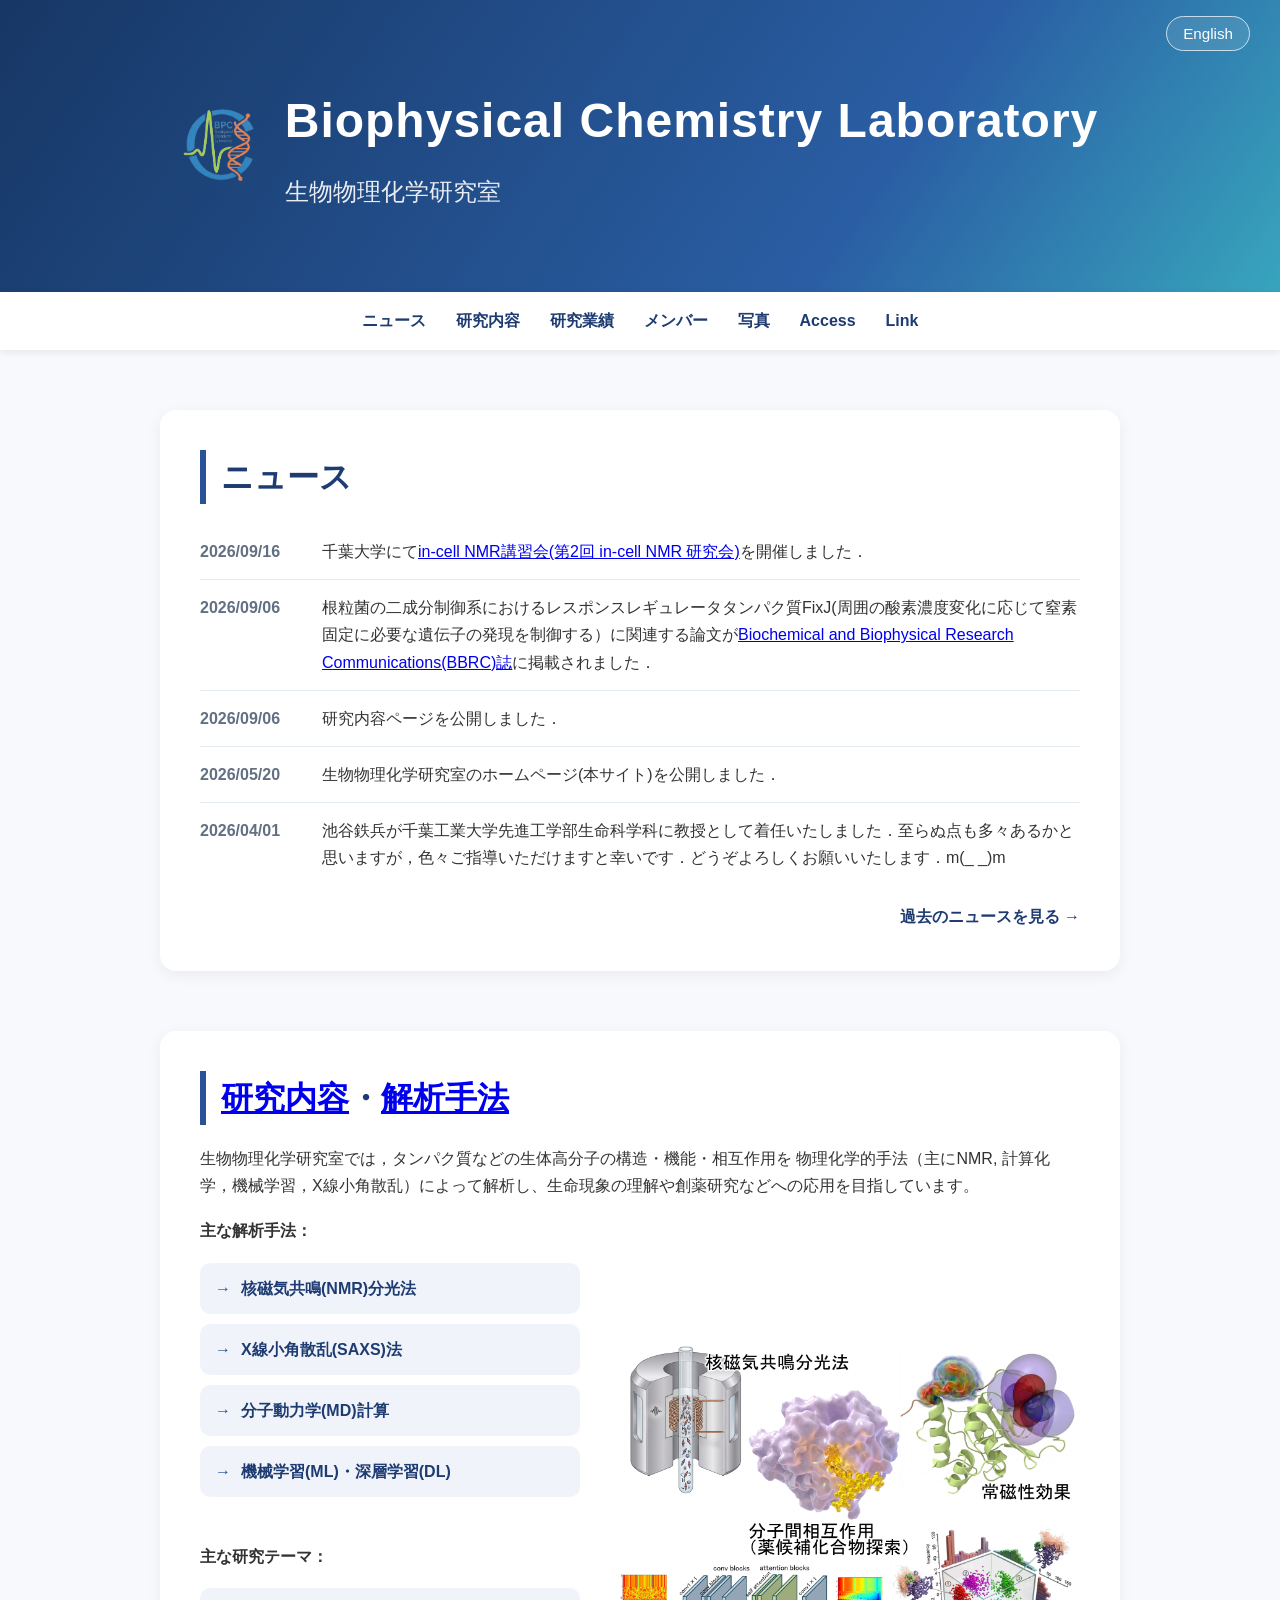
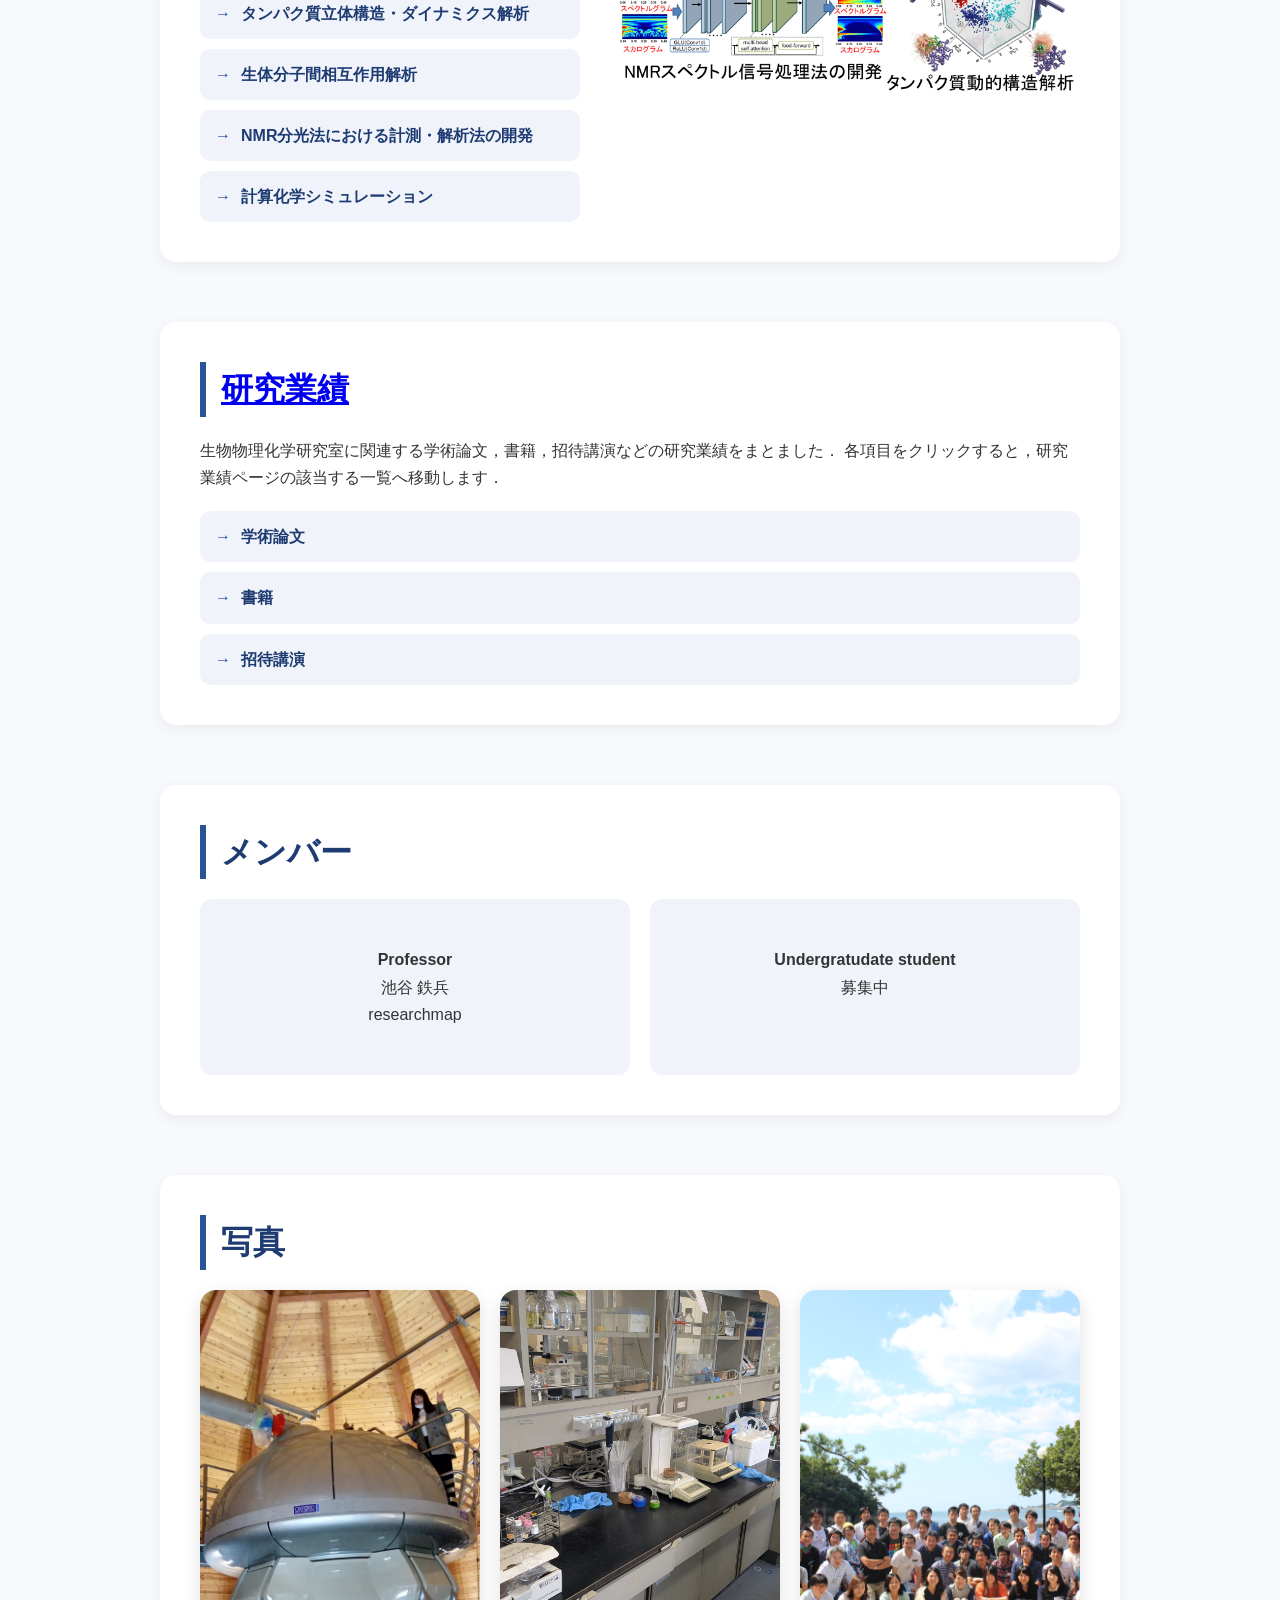
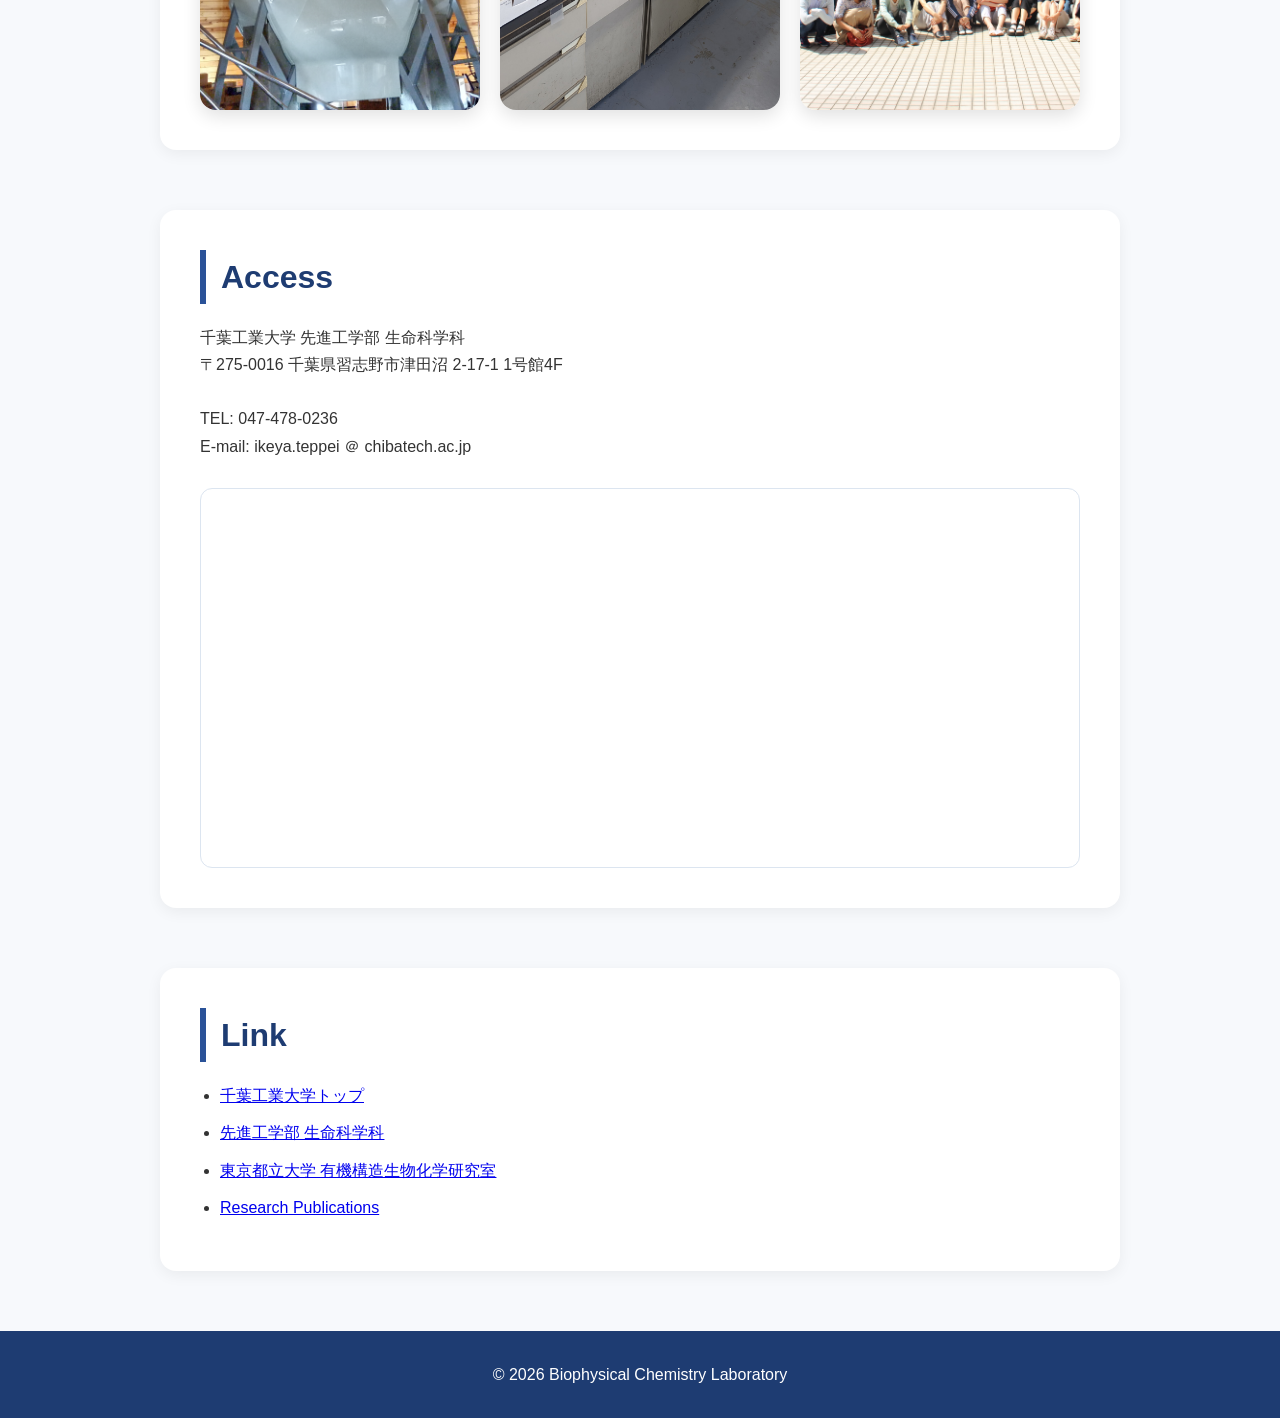
==== commit 8ea6c91f: "Update news" ====
--- a/index.html
+++ b/index.html
@@ -449,8 +449,12 @@
       <h3>ニュース</h3>
       <ul class="news-list">
         <li> 
+          <time class="news-date" datetime="2026-09-16">2026/09/16</time>
+          <span>千葉大学にて<a href="info/in-cellNMR_training.pdf" target="_blank">in-cell NMR講習会(第2回 in-cell NMR 研究会)</a>を開催しました．</span>
+        </li>
+        <li> 
           <time class="news-date" datetime="2026-09-06">2026/09/06</time>
-          <span>FixJに関連する論文がBBRCに掲載されました．</span>
+          <span>根粒菌の二成分制御系におけるレスポンスレギュレータタンパク質FixJ(周囲の酸素濃度変化に応じて窒素固定に必要な遺伝子の発現を制御する）に関連する論文が<a href="https://www.sciencedirect.com/science/article/pii/S0006291X26013185" target="_blank">Biochemical and Biophysical Research Communications(BBRC)誌</a>に掲載されました．</span>
         </li>
         <li> 
           <time class="news-date" datetime="2026-09-06">2026/09/06</time>
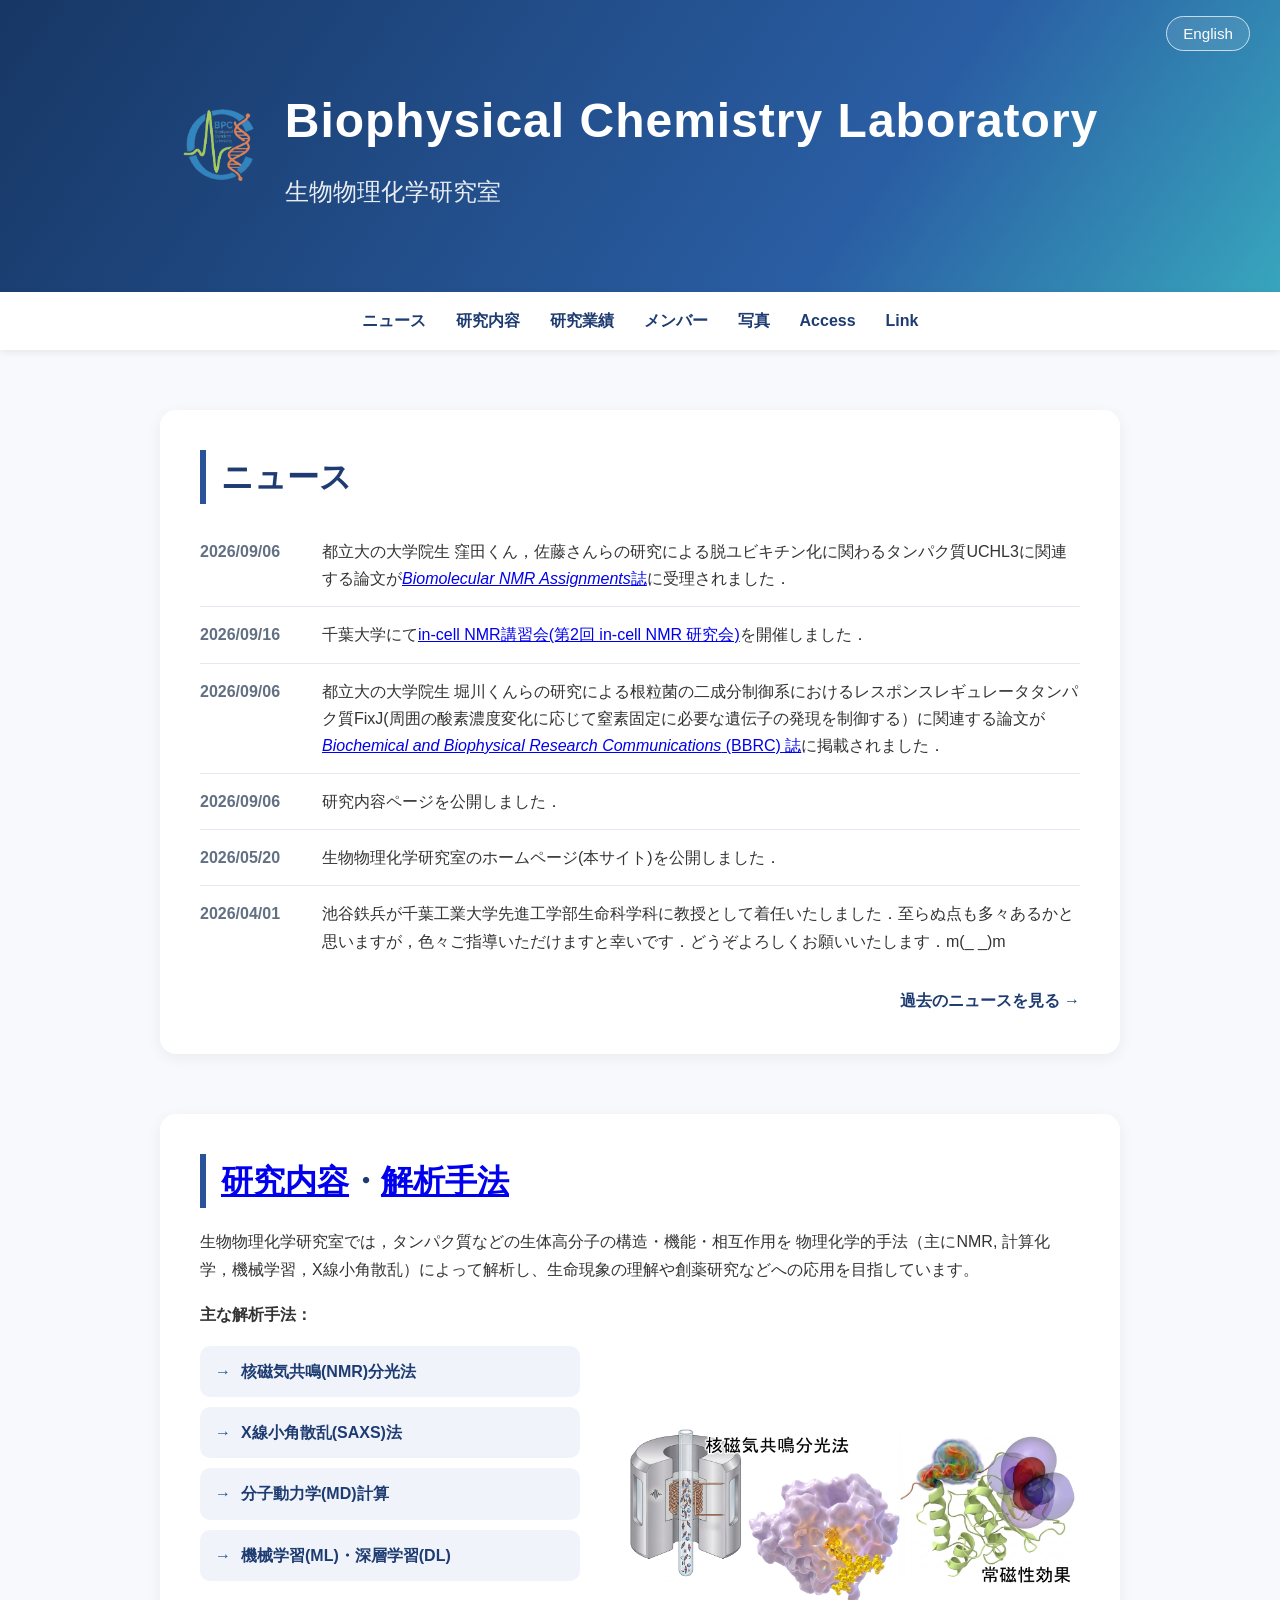
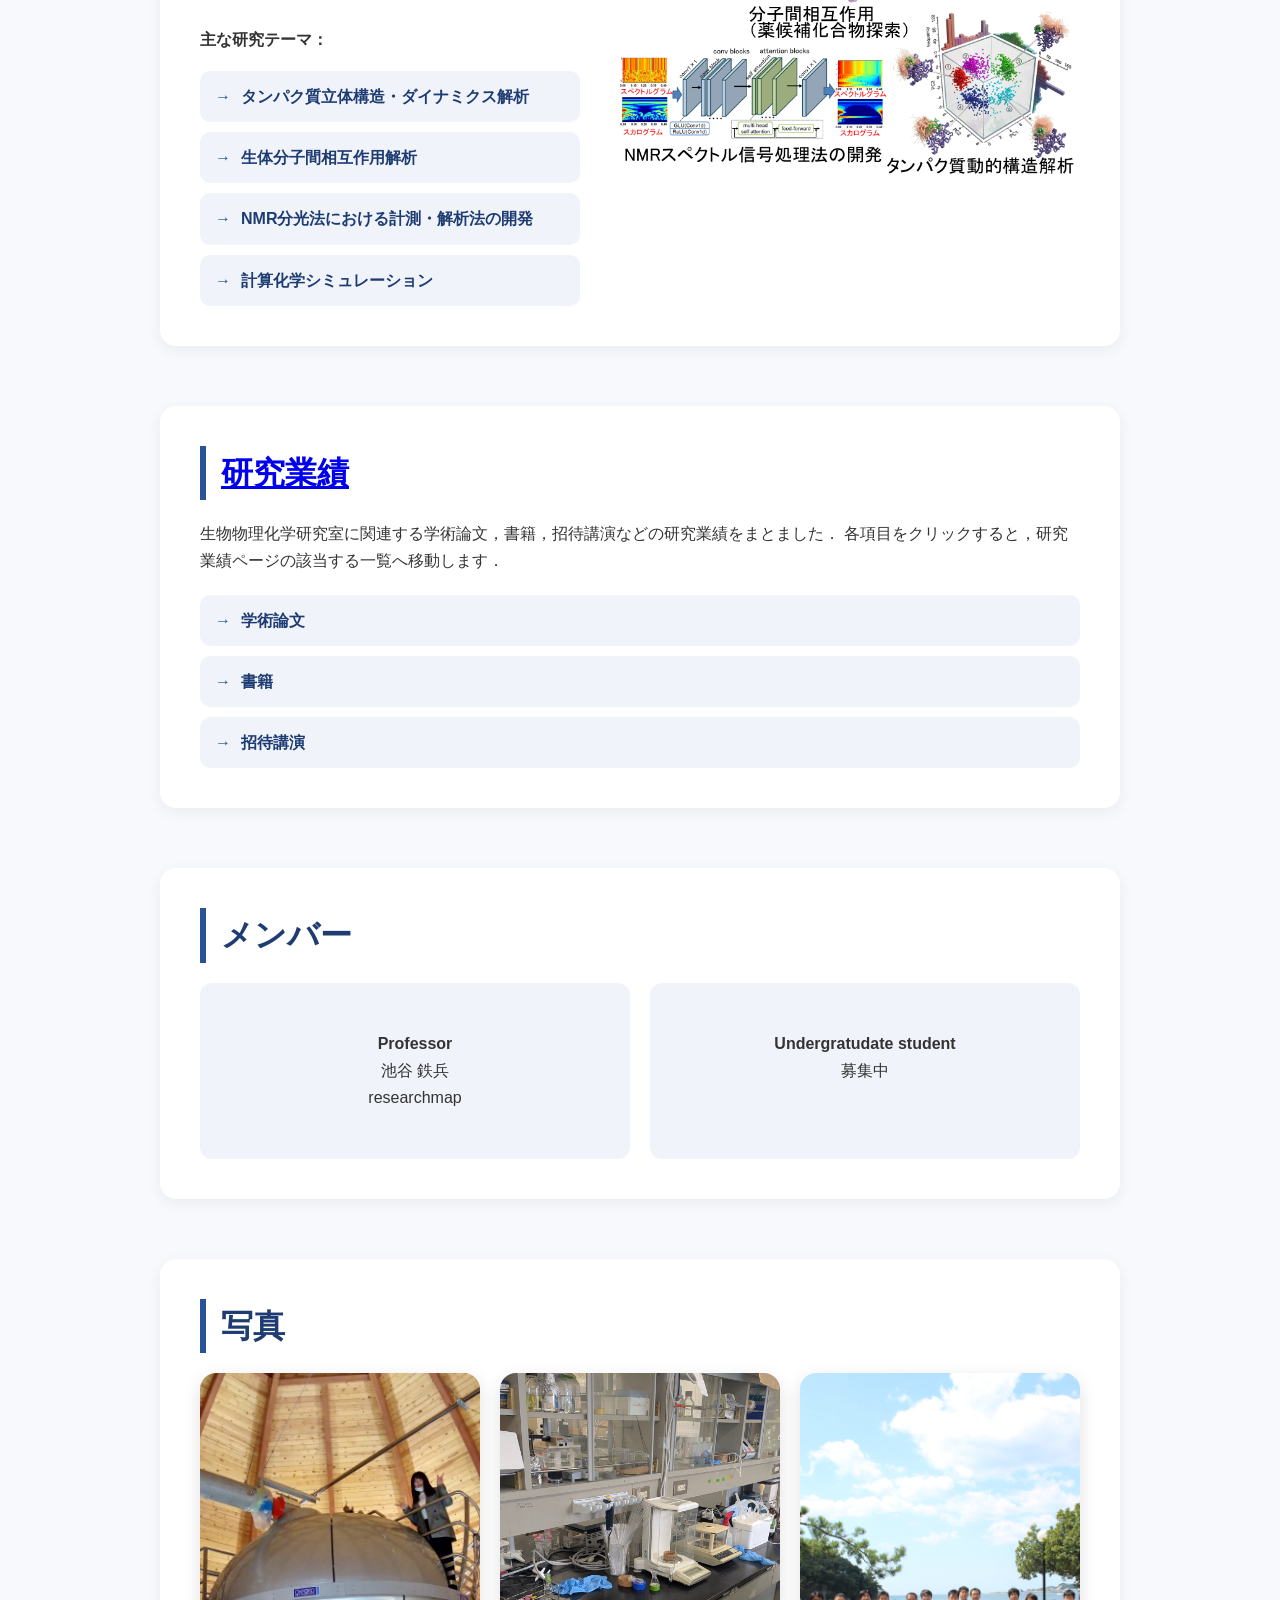
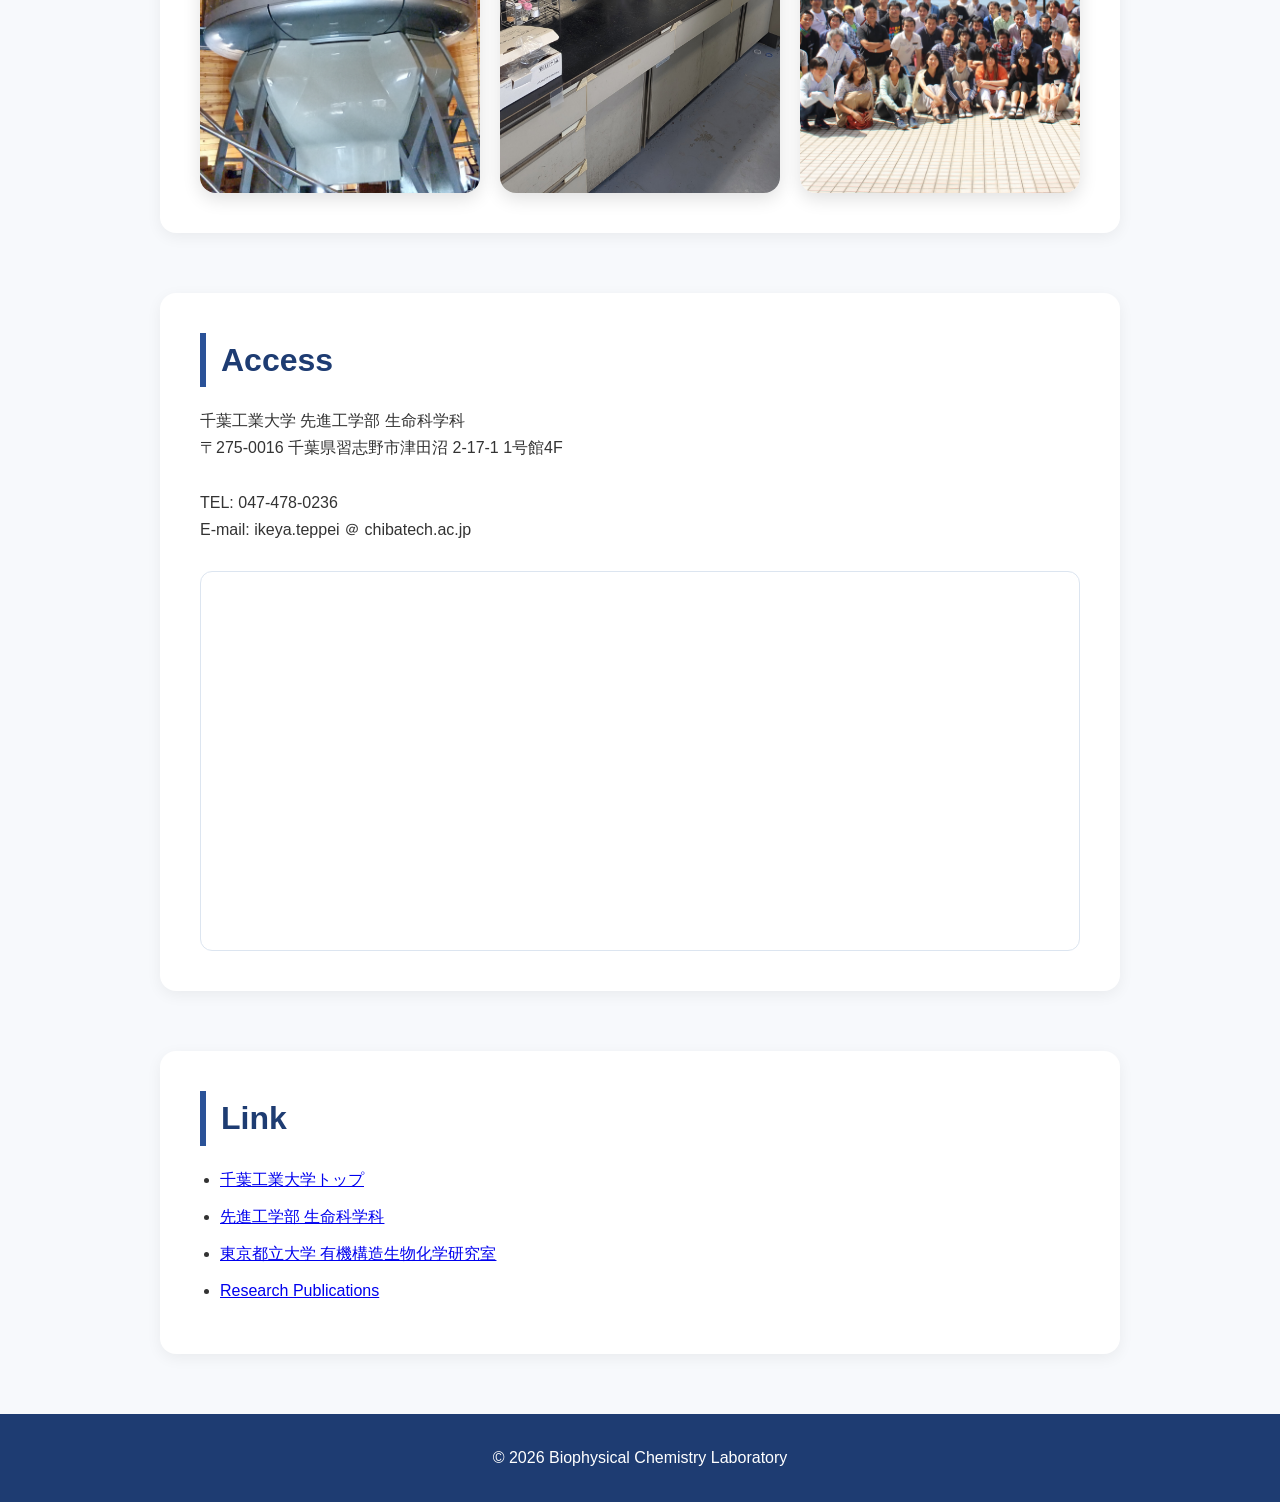
==== commit 06d7d9a0: "Add files via upload" ====
--- a/index.html
+++ b/index.html
@@ -449,12 +449,16 @@
       <h3>ニュース</h3>
       <ul class="news-list">
         <li> 
+          <time class="news-date" datetime="2026-09-06">2026/09/06</time>
+          <span>都立大の大学院生 窪田くん，佐藤さんらの研究による脱ユビキチン化に関わるタンパク質UCHL3に関連する論文が<a href="https://link.springer.com/journal/12104" target="_blank"><i>Biomolecular NMR Assignments</i>誌</a>に受理されました．</span>
+        </li>        
+        <li> 
           <time class="news-date" datetime="2026-09-16">2026/09/16</time>
           <span>千葉大学にて<a href="info/in-cellNMR_training.pdf" target="_blank">in-cell NMR講習会(第2回 in-cell NMR 研究会)</a>を開催しました．</span>
         </li>
         <li> 
           <time class="news-date" datetime="2026-09-06">2026/09/06</time>
-          <span>根粒菌の二成分制御系におけるレスポンスレギュレータタンパク質FixJ(周囲の酸素濃度変化に応じて窒素固定に必要な遺伝子の発現を制御する）に関連する論文が<a href="https://www.sciencedirect.com/science/article/pii/S0006291X26013185" target="_blank">Biochemical and Biophysical Research Communications(BBRC)誌</a>に掲載されました．</span>
+          <span>都立大の大学院生 堀川くんらの研究による根粒菌の二成分制御系におけるレスポンスレギュレータタンパク質FixJ(周囲の酸素濃度変化に応じて窒素固定に必要な遺伝子の発現を制御する）に関連する論文が<a href="https://www.sciencedirect.com/science/article/pii/S0006291X26013185" target="_blank"><i>Biochemical and Biophysical Research Communications</i> (BBRC) 誌</a>に掲載されました．</span>
         </li>
         <li> 
           <time class="news-date" datetime="2026-09-06">2026/09/06</time>
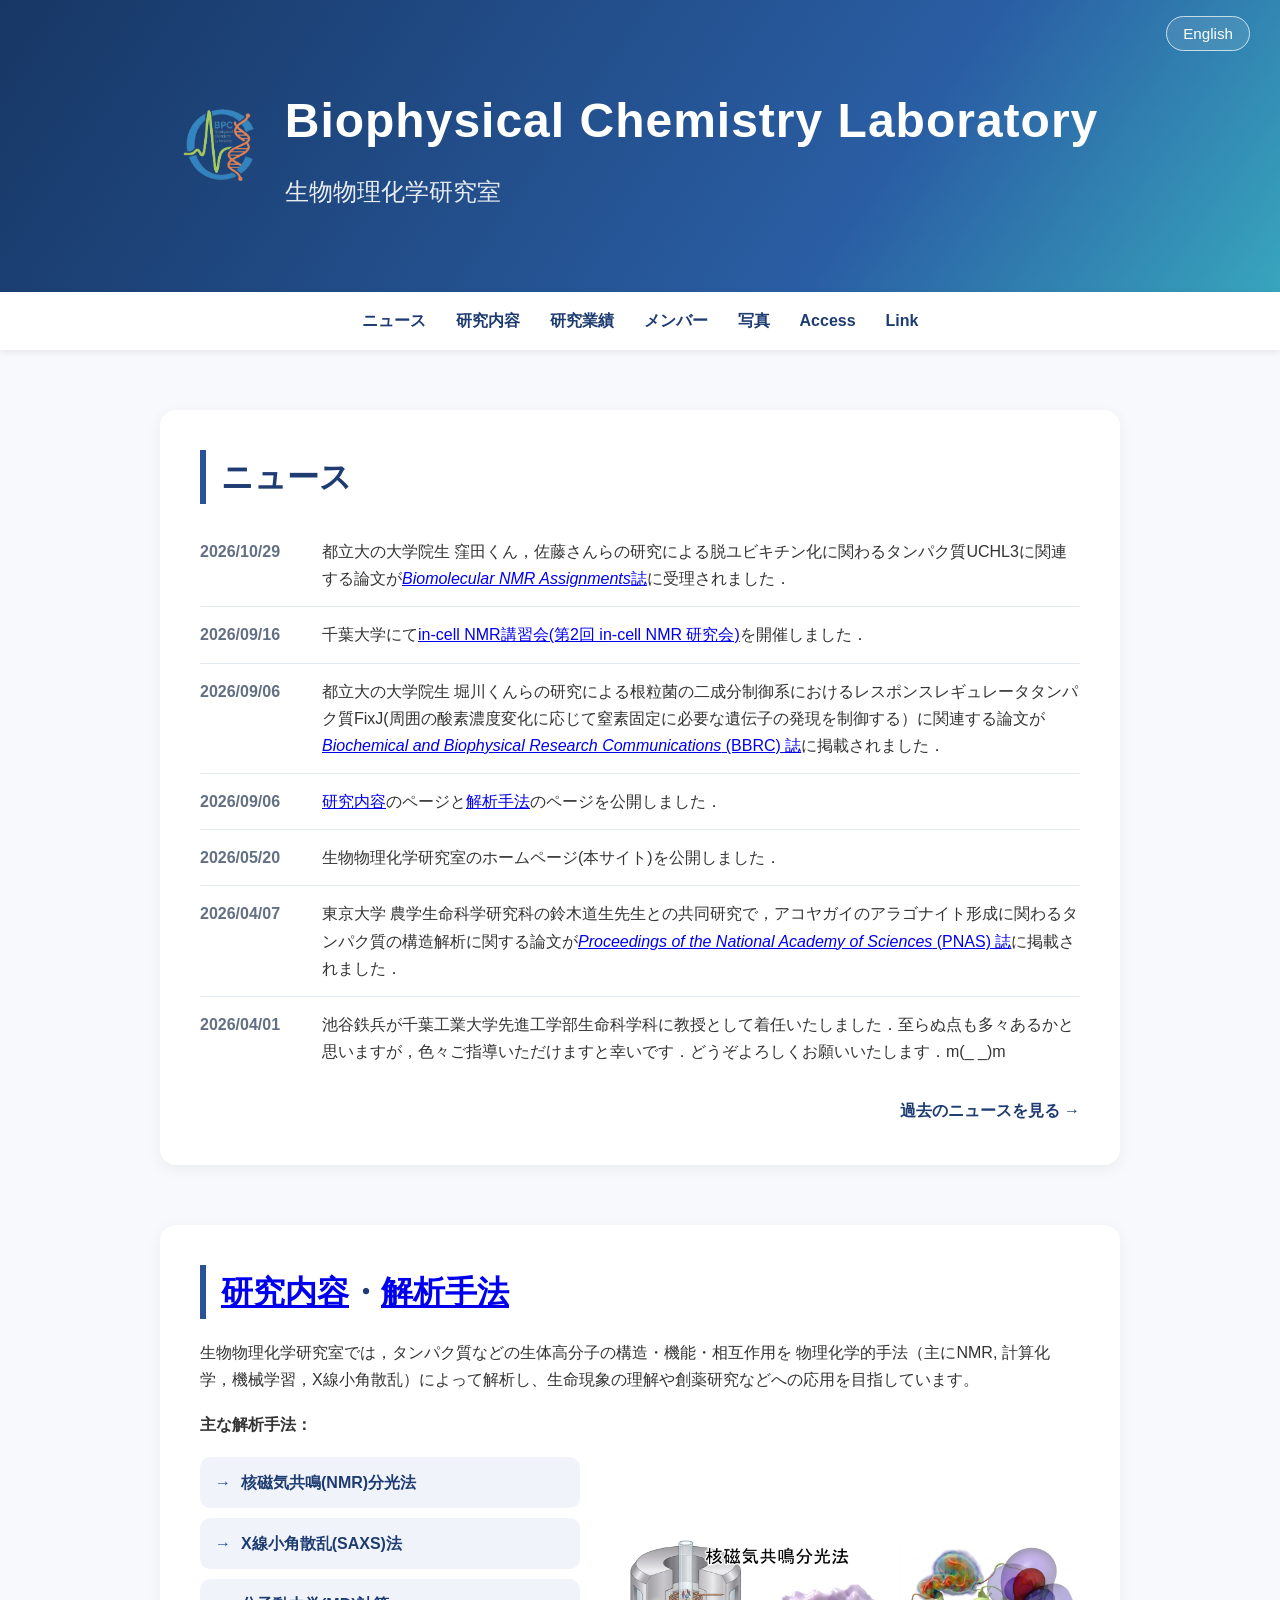
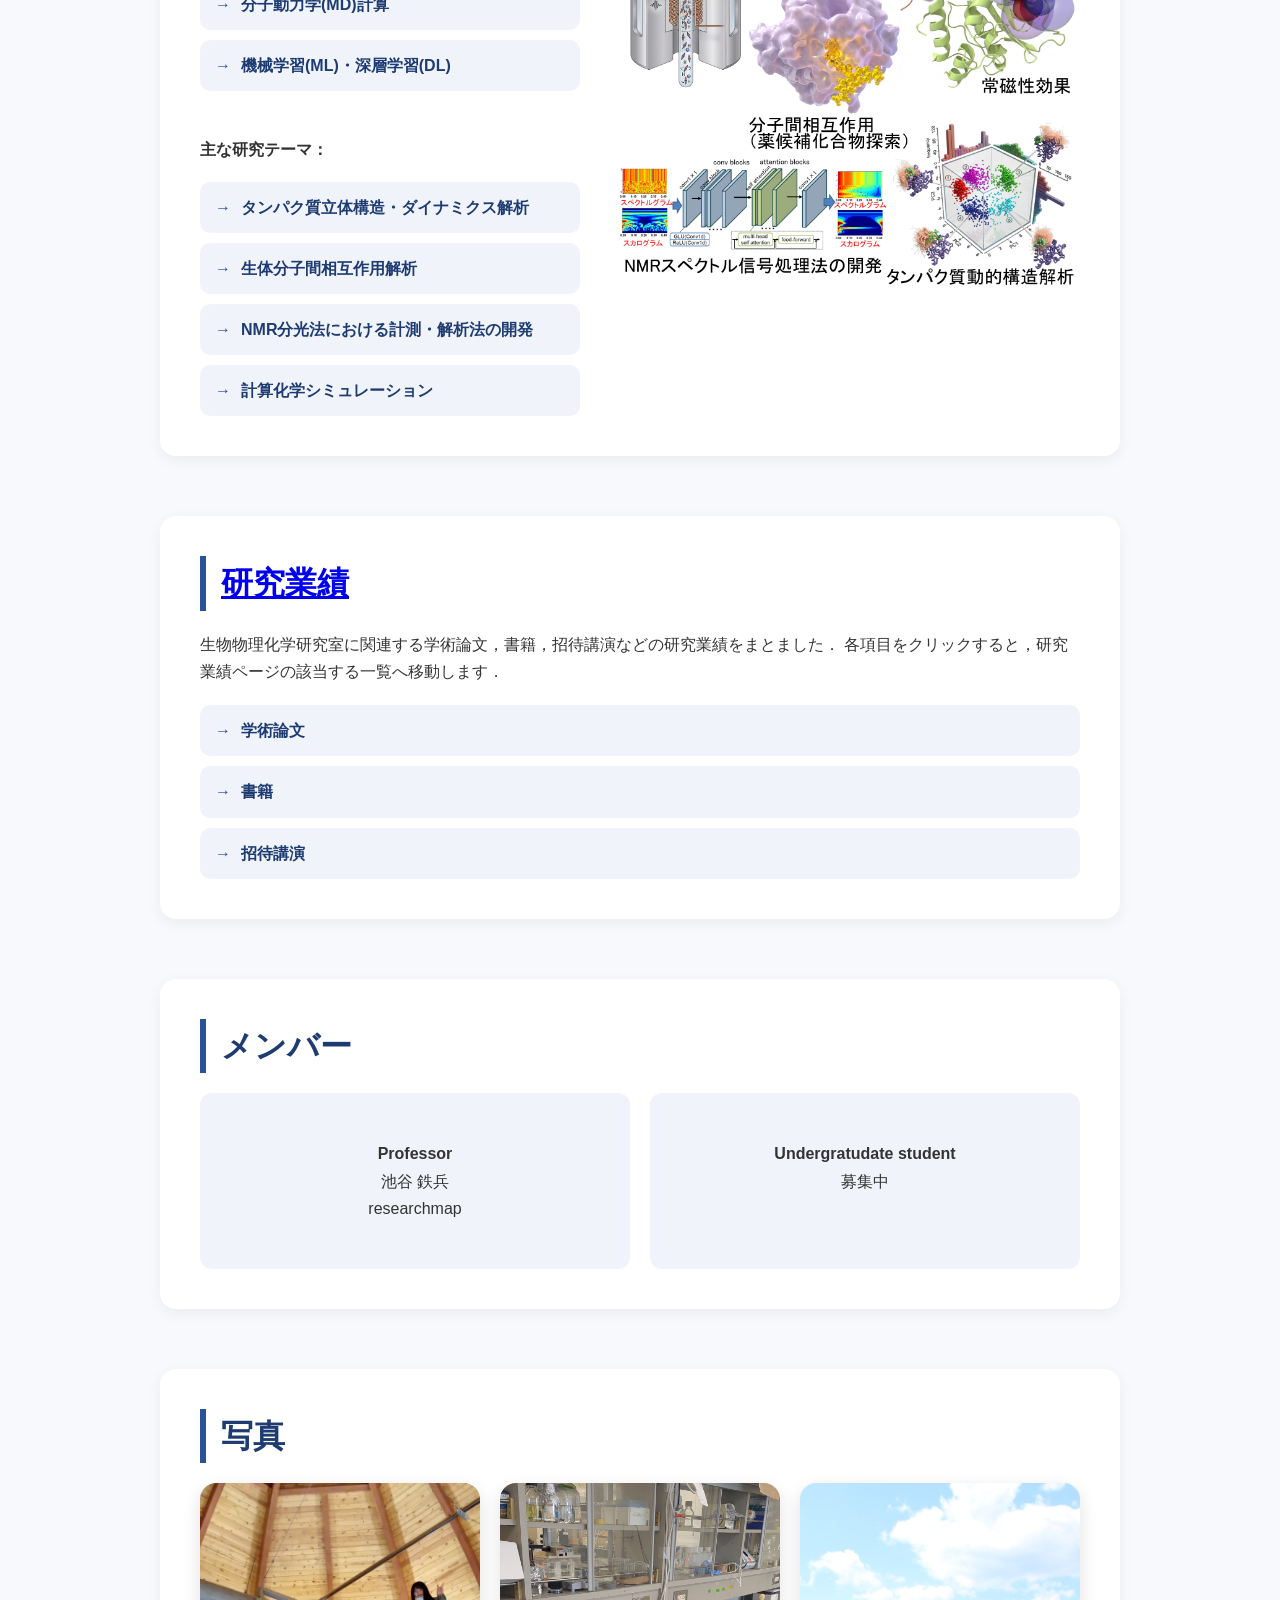
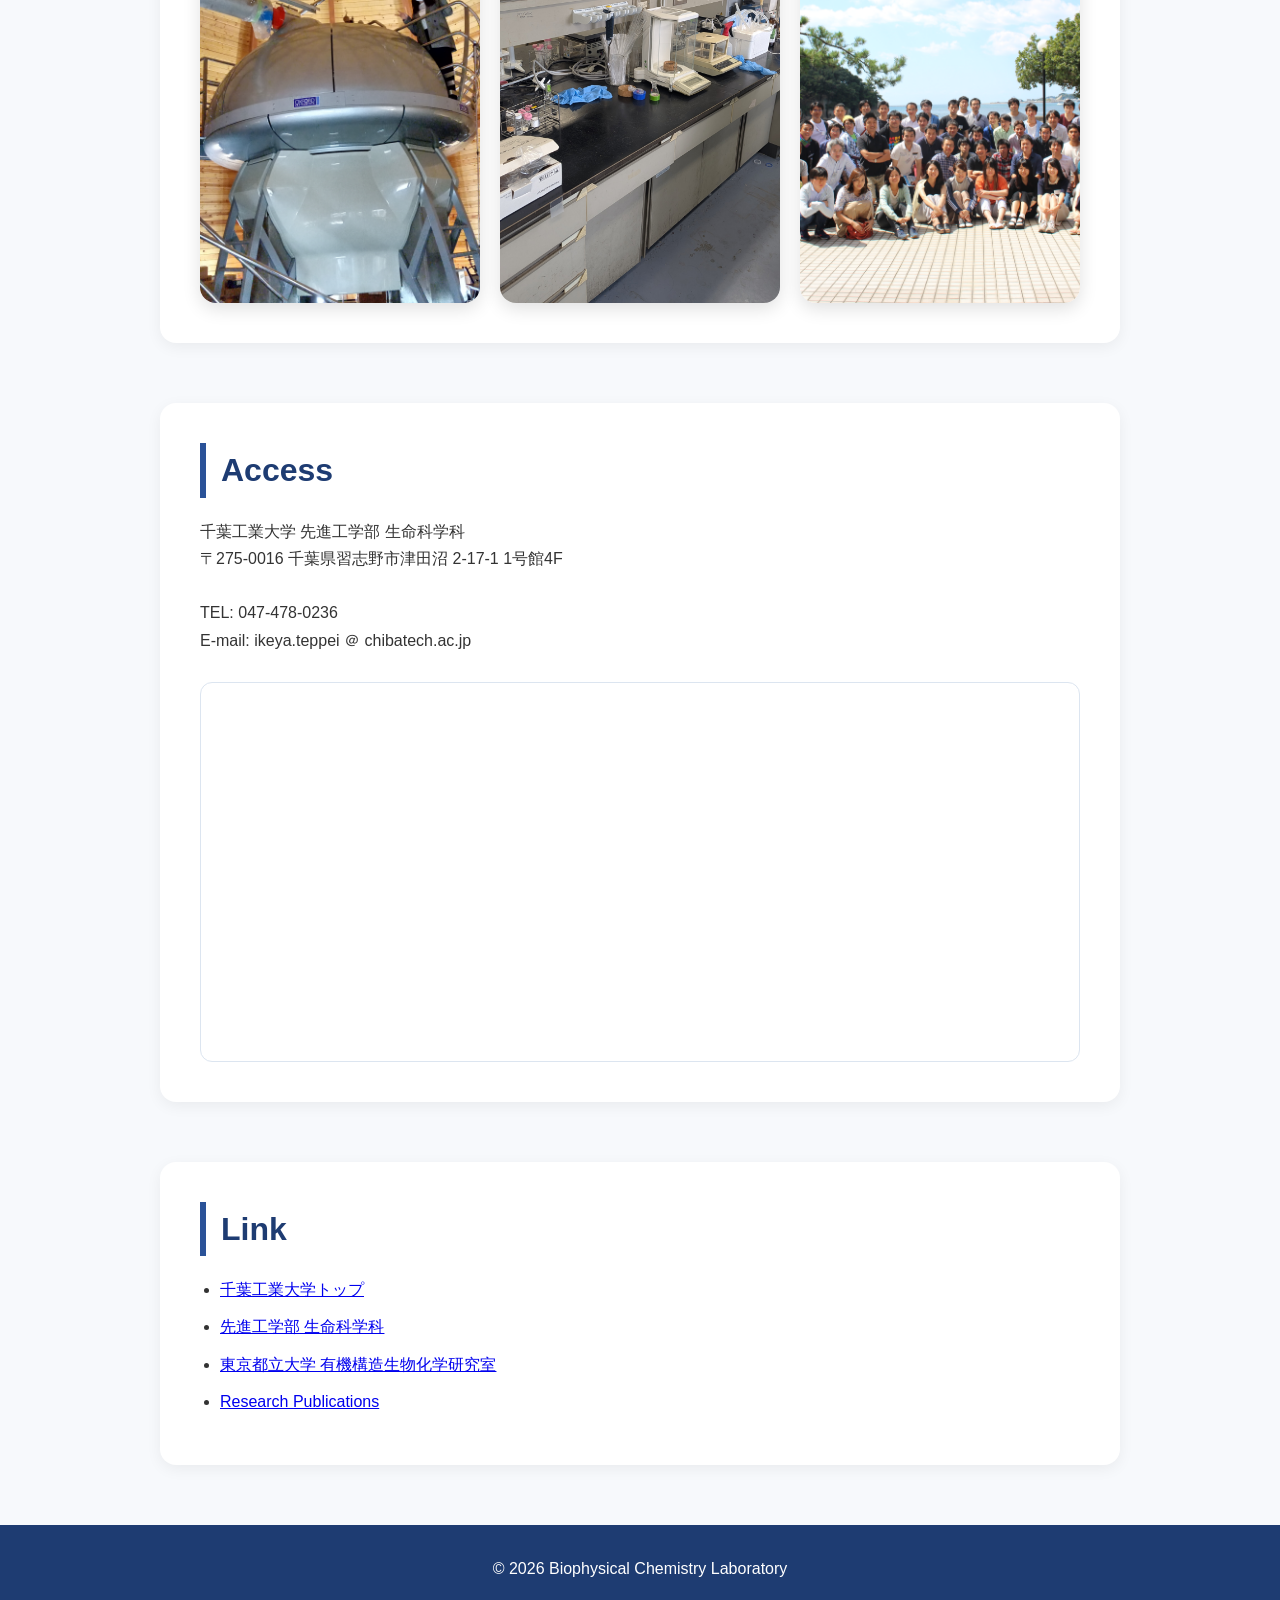
==== commit 96b1d1ba: "Add files via upload" ====
--- a/index.html
+++ b/index.html
@@ -449,7 +449,7 @@
       <h3>ニュース</h3>
       <ul class="news-list">
         <li> 
-          <time class="news-date" datetime="2026-09-06">2026/09/06</time>
+          <time class="news-date" datetime="2026-10-29">2026/10/29</time>
           <span>都立大の大学院生 窪田くん，佐藤さんらの研究による脱ユビキチン化に関わるタンパク質UCHL3に関連する論文が<a href="https://link.springer.com/journal/12104" target="_blank"><i>Biomolecular NMR Assignments</i>誌</a>に受理されました．</span>
         </li>        
         <li> 
@@ -462,12 +462,16 @@
         </li>
         <li> 
           <time class="news-date" datetime="2026-09-06">2026/09/06</time>
-          <span>研究内容ページを公開しました．</span>
+          <span><a href="research.html">研究内容</a>のページと<a href="methods.html">解析手法</a>のページを公開しました．</span>
         </li>
         <li> 
           <time class="news-date" datetime="2026-05-20">2026/05/20</time>
           <span>生物物理化学研究室のホームページ(本サイト)を公開しました．</span>
         </li>
+        <li> 
+          <time class="news-date" datetime="2026-04-07">2026/04/07</time>
+          <span>東京大学 農学生命科学研究科の鈴木道生先生との共同研究で，アコヤガイのアラゴナイト形成に関わるタンパク質の構造解析に関する論文が<a href="https://www.pnas.org/doi/10.1073/pnas.2522686123" target="_blank"><i>Proceedings of the National Academy of Sciences</i> (PNAS) 誌</a>に掲載されました．</span>
+        </li>        
         <li> 
           <time class="news-date" datetime="2026-04-01">2026/04/01</time>
           <span>池谷鉄兵が千葉工業大学先進工学部生命科学科に教授として着任いたしました．至らぬ点も多々あるかと思いますが，色々ご指導いただけますと幸いです．どうぞよろしくお願いいたします．m(_ _)m</span>
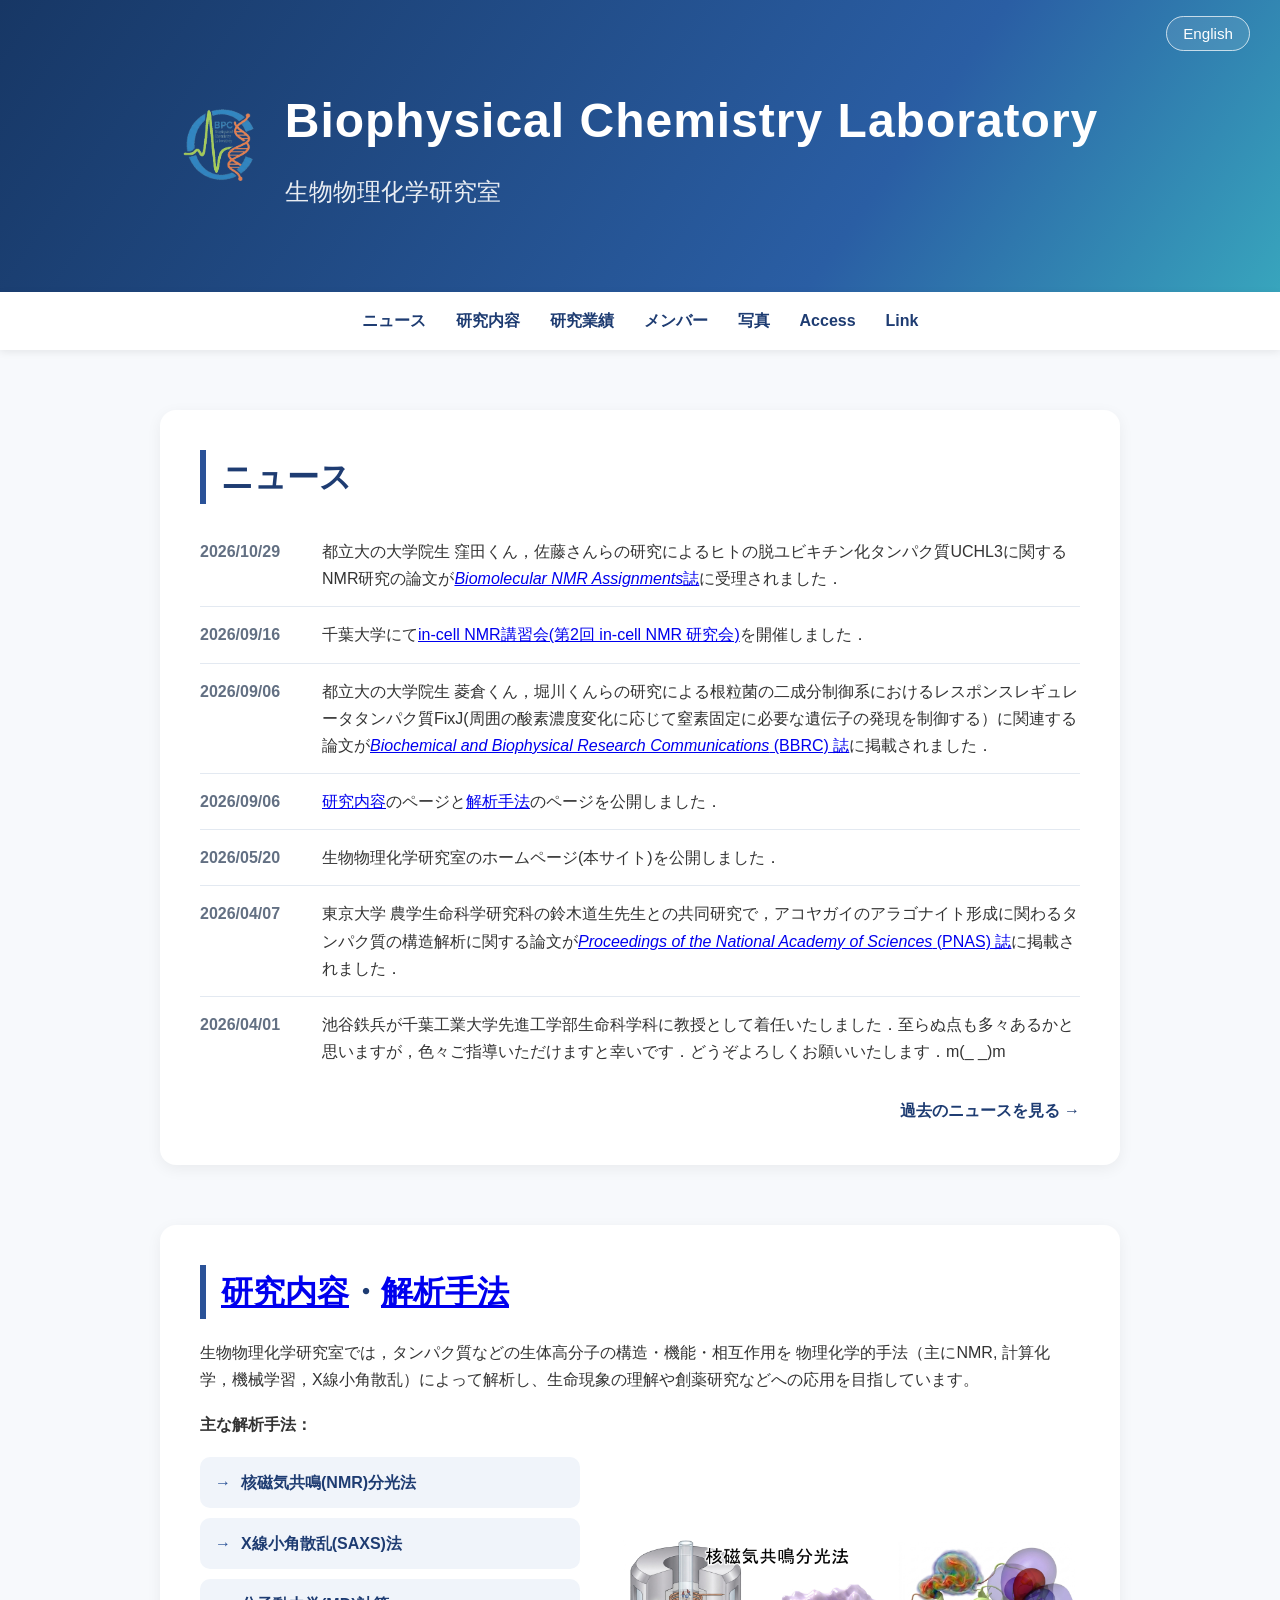
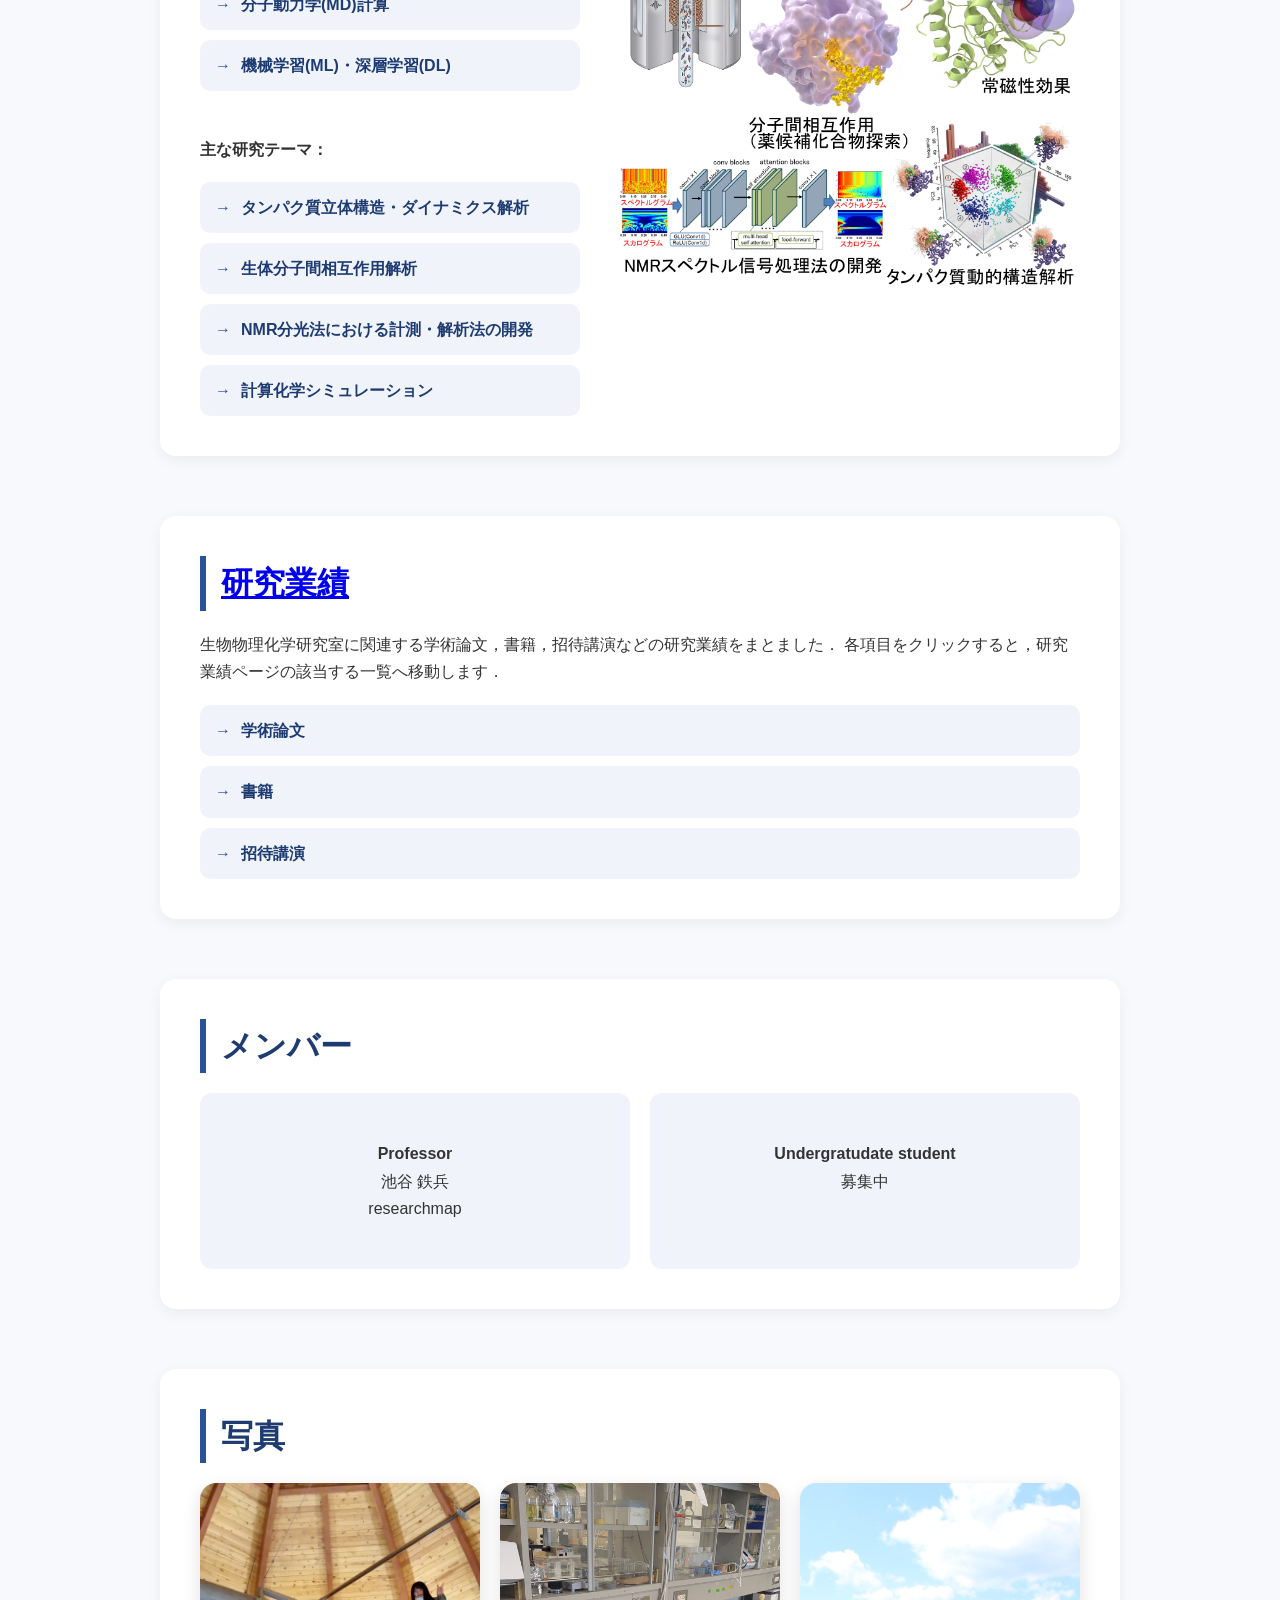
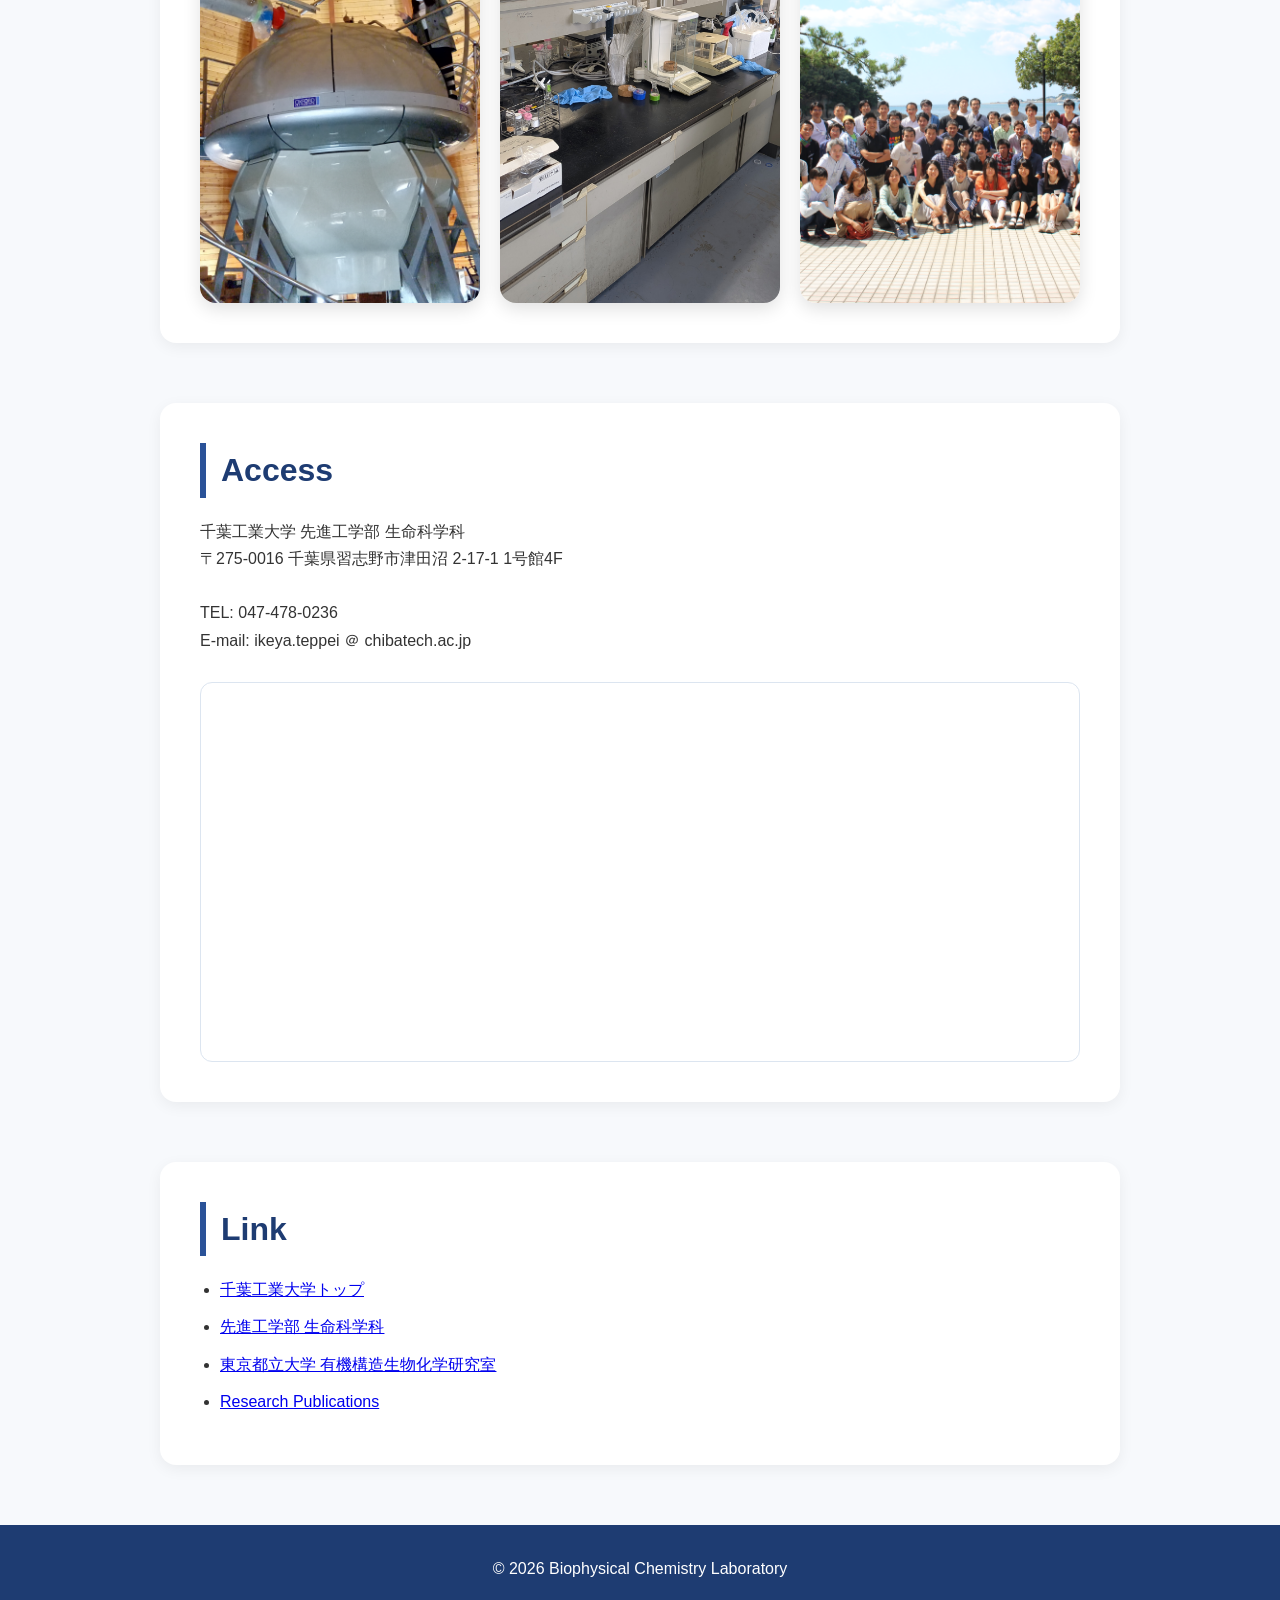
==== commit 9f7efd71: "Add files via upload" ====
--- a/index.html
+++ b/index.html
@@ -450,7 +450,7 @@
       <ul class="news-list">
         <li> 
           <time class="news-date" datetime="2026-10-29">2026/10/29</time>
-          <span>都立大の大学院生 窪田くん，佐藤さんらの研究による脱ユビキチン化に関わるタンパク質UCHL3に関連する論文が<a href="https://link.springer.com/journal/12104" target="_blank"><i>Biomolecular NMR Assignments</i>誌</a>に受理されました．</span>
+          <span>都立大の大学院生 窪田くん，佐藤さんらの研究によるヒトの脱ユビキチン化タンパク質UCHL3に関するNMR研究の論文が<a href="https://link.springer.com/journal/12104" target="_blank"><i>Biomolecular NMR Assignments</i>誌</a>に受理されました．</span>
         </li>        
         <li> 
           <time class="news-date" datetime="2026-09-16">2026/09/16</time>
@@ -458,7 +458,7 @@
         </li>
         <li> 
           <time class="news-date" datetime="2026-09-06">2026/09/06</time>
-          <span>都立大の大学院生 堀川くんらの研究による根粒菌の二成分制御系におけるレスポンスレギュレータタンパク質FixJ(周囲の酸素濃度変化に応じて窒素固定に必要な遺伝子の発現を制御する）に関連する論文が<a href="https://www.sciencedirect.com/science/article/pii/S0006291X26013185" target="_blank"><i>Biochemical and Biophysical Research Communications</i> (BBRC) 誌</a>に掲載されました．</span>
+          <span>都立大の大学院生 菱倉くん，堀川くんらの研究による根粒菌の二成分制御系におけるレスポンスレギュレータタンパク質FixJ(周囲の酸素濃度変化に応じて窒素固定に必要な遺伝子の発現を制御する）に関連する論文が<a href="https://www.sciencedirect.com/science/article/pii/S0006291X26013185" target="_blank"><i>Biochemical and Biophysical Research Communications</i> (BBRC) 誌</a>に掲載されました．</span>
         </li>
         <li> 
           <time class="news-date" datetime="2026-09-06">2026/09/06</time>
